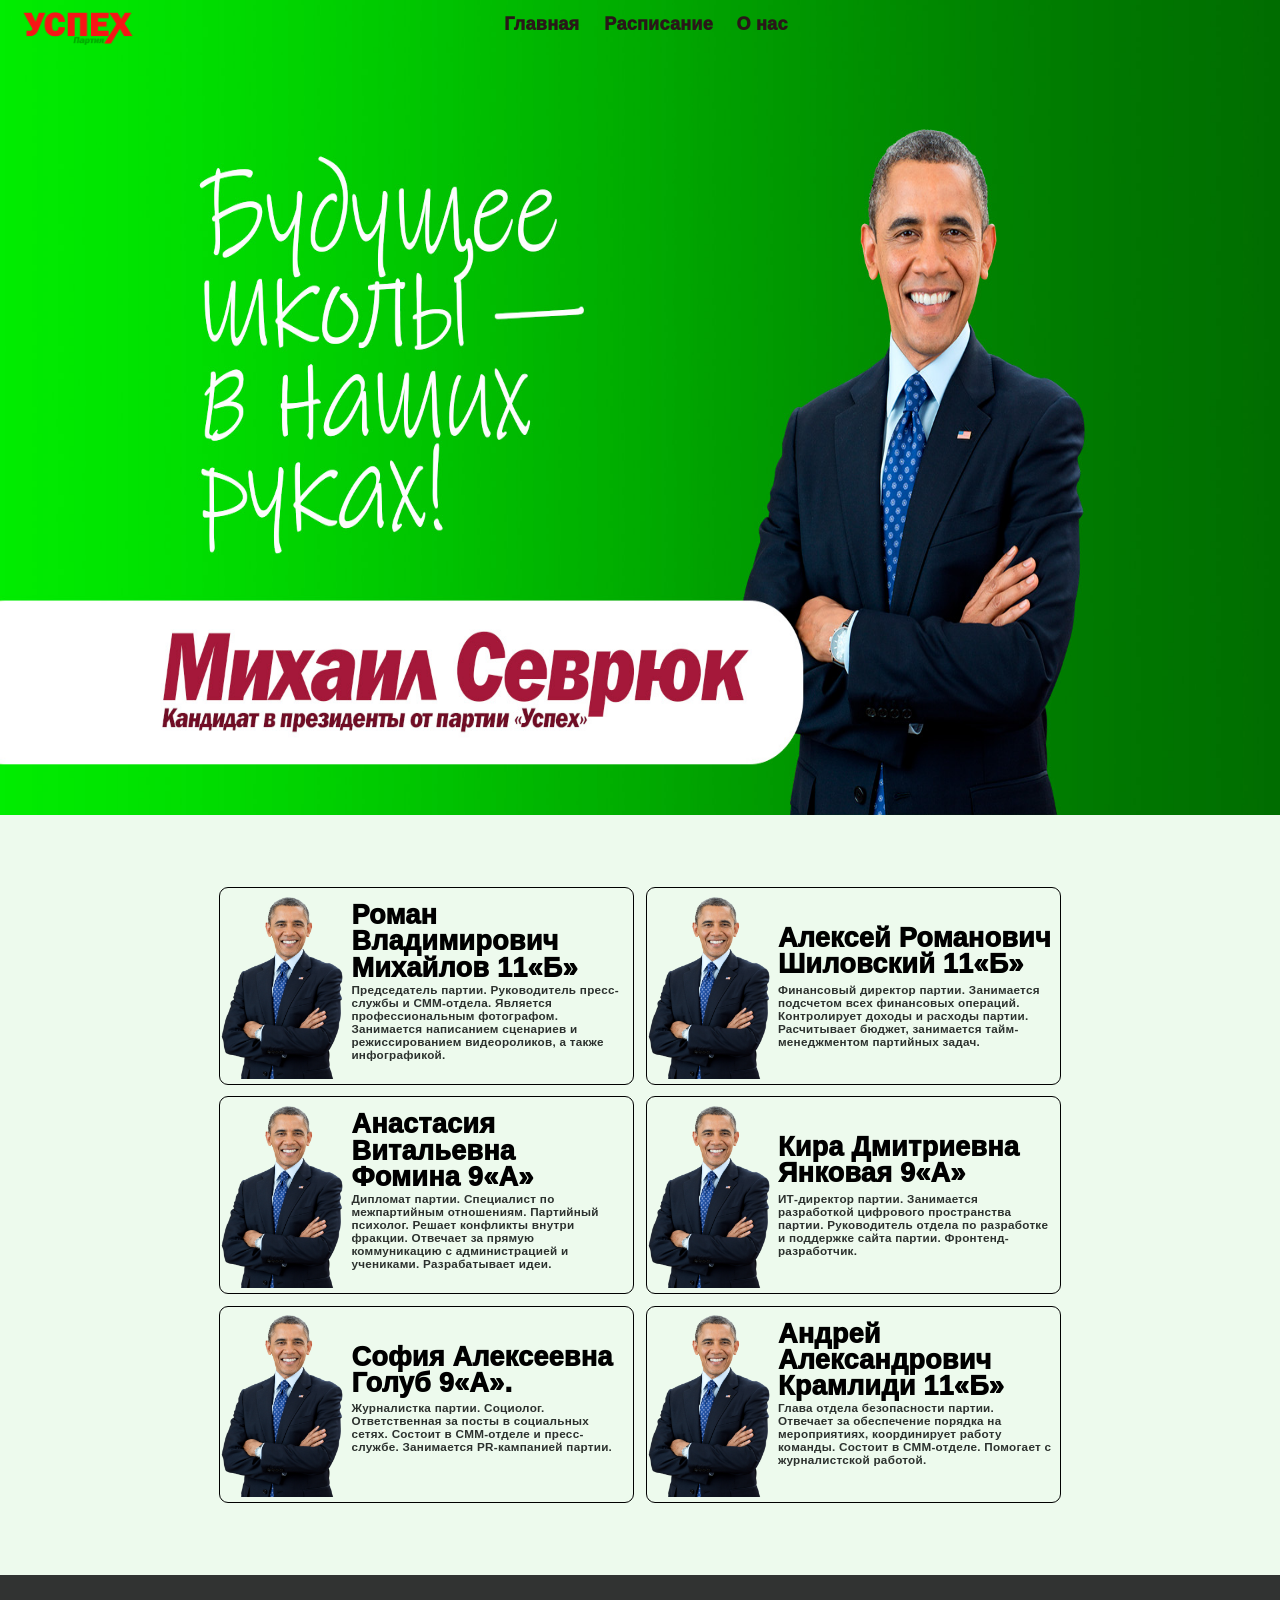
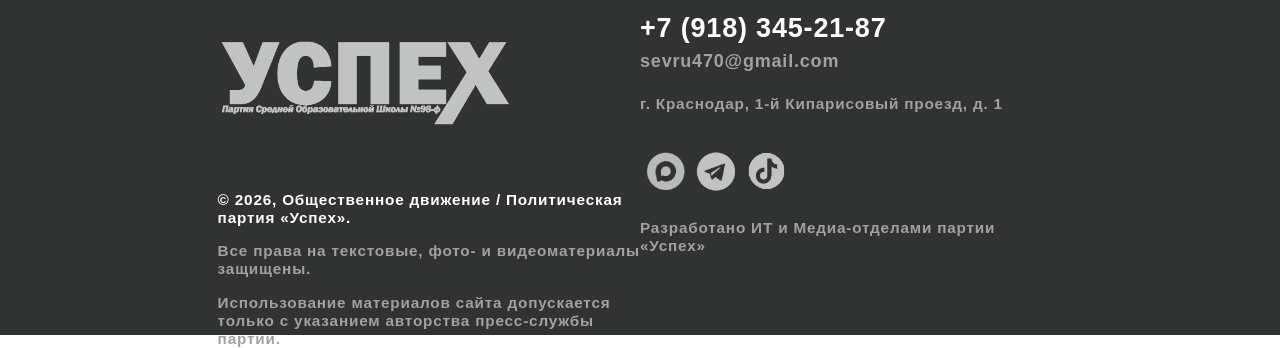
==== index.html @ 259f4c7d "seven commit" ====
<!DOCTYPE html>
<html lang="en">
<head>
    <meta charset="UTF-8">
    <meta name="viewport" content="width=device-width, initial-scale=1.0">
    <link rel="stylesheet" type="text/css" href="assets/css/style.css">
    <title>Document</title>
</head>
<body>
    

<div class="container">
    <div class="head-container">
        <div class="logo-container">
            <a href="index.html" class="logo">
            <div class="logo"></div>
            </a>
        </div>
        <div class="btn-container">
            <a href="index.html" class="btn-raspis">
            <div class="btn-home">
                <div class="home-text">Главная</div>
                <div class="line-red-home"></div>
               </div>
            </a>
            <a href="assets/index/raspis.html" class="btn-raspis">
                <div class="btn-raspis">
                   <div class="raspis-text">Расписание</div>
                   <div class="line-red-raspis"></div>
               </div>
            </a>
            <a href="assets/index/aboutus.html" class="btn-us">
                <div class="btn-us">
                    <div class="aboutus-text">О нас</div>
                <div class="line-red-aboutus"></div>
                </div>
            </a>
        </div>
        <div class="forsetc"></div>
    </div>

    <div class="body-container">
        <div class="bigfoto-container"></div>
        <div class="info-container">

            <div class="info-card vlv">
                <div class="photo-cont foto1"></div>
                <div class="text-cont">
                    <div class="name-cont">
                        <div class="name">Роман Владимирович Михайлов 11«Б»</div>
                        <div class="name-text">Председатель партии. Руководитель пресс-службы и СММ-отдела. Является профессиональным фотографом. Занимается написанием сценариев и режиссированием видеороликов, а также инфографикой.</div>
                    </div>
                </div>
            </div>
            <div class="info-card vlv">
                <div class="photo-cont foto1"></div>
                <div class="text-cont">
                    <div class="name-cont">
                        <div class="name">Алексей Романович Шиловский 11«Б»</div>
                        <div class="name-text">Финансовый директор партии. Занимается подсчетом всех финансовых операций. Контролирует доходы и расходы партии. Расчитывает бюджет, занимается тайм-менеджментом партийных задач.</div>
                    </div>
                </div>
            </div>
            <div class="info-card vlv">
                <div class="photo-cont foto1"></div>
                <div class="text-cont">
                    <div class="name-cont">
                        <div class="name">Анастасия Витальевна Фомина 9«А»</div>
                        <div class="name-text">Дипломат партии. Специалист по межпартийным отношениям. Партийный психолог. Решает конфликты внутри фракции. Отвечает за прямую коммуникацию с администрацией и учениками. Разрабатывает идеи.</div>
                    </div>
                </div>
            </div>
            <div class="info-card vlv">
                <div class="photo-cont foto1"></div>
                <div class="text-cont">
                    <div class="name-cont">
                        <div class="name">Кира Дмитриевна Янковая 9«А»</div>
                        <div class="name-text">ИТ-директор партии. Занимается разработкой цифрового пространства партии. Руководитель отдела по разработке и поддержке сайта партии. Фронтенд-разработчик.</div>
                    </div>
                </div>
            </div>
            <div class="info-card vlv">
                <div class="photo-cont foto1"></div>
                <div class="text-cont">
                    <div class="name-cont">
                        <div class="name">София Алексеевна Голуб 9«А».</div>
                        <div class="name-text">Журналистка партии. Социолог. Ответственная за посты в социальных сетях. Состоит в СММ-отделе и пресс-службе. Занимается PR-кампанией партии. </div>
                    </div>
                </div>
            </div>
            <div class="info-card vlv">
                <div class="photo-cont foto1"></div>
                <div class="text-cont">
                    <div class="name-cont">
                        <div class="name">Андрей Александрович Крамлиди 11«Б»</div>
                        <div class="name-text">Глава отдела безопасности партии. Отвечает за обеспечение порядка на мероприятиях, координирует работу команды. Состоит в СММ-отделе. Помогает с журналистской работой.</div>
                    </div>
                </div>
            </div>
        </div>
    </div>
</div>





<footer class="footer-conteiner">
    <div class="foot-cont-one foot-cont">
        <div class="foot-logo in-one-foot">
            <div class="foot-logo-img"></div>
        </div>
        <div class="foot-text-prava in-one-foot">
            <div class="foot-text-white">© 2026, Общественное движение / Политическая партия «Успех».<p></p></div>
            <div class="foot-text">Все права на текстовые, фото- и видеоматериалы защищены.<p></p>Использование материалов сайта допускается только с указанием авторства пресс-службы партии.</div>
    </div>
    </div>
    <div class="foot-cont-two foot-cont">
        <div class="foot-num in-two-foot">
            <div class="foot-num-text">
                <div class="fnt-white-num" >+7 (918) 345-21-87</div>
                <div class="ftn-gmail">sevru470@gmail.com</div>
                <div class="ftn-adres-ebaniy">г. Краснодар,  1-й Кипарисовый проезд, д. 1</div>
            </div>
        </div>
        <div class="foot-info in-two-foot">
            <div class="logo-max">
                 <a href="https://max.ru/channel_uspeh98f" target="_blank" class="logo-max">
                <div class="img-max"></div>
                </a>
            </div>
            <div class="logo-tg">
                <a href="https://t.me/sevrukpress" target="_blank" class="logo-tg">
                <div class="img-tg"></div>
                </a>
            </div>
            <div class="logo-tiktok">
                <a href="https://www.tiktok.com/@useruspeh98f" target="_blank" class="logo-tiktok">
                <div class="img-tiktok"></div>
                </a>
            </div>
        </div> <!-- ТУТ ПОКА НИХУЯ НЕТУ!!!!!! -->
        <div class="foot-info-text in-two-foot">Разработано ИТ и Медиа-отделами партии «Успех»</div>
    </div>
</footer>




    <script src="assets/js/script.js"></script> 
</body>
</html>

<!-- 
6eeb0f
2c6d00 
 #00690e
 
 <div class="btn-container">
            <div class="btn-home"><i class="fi-house"></i></div>
            <a href="assets/index/raspis.html" class="btn-raspis"><div class="btn-raspis z"><i class="fi-raspis"></i></div></a>
            <a href="assets/index/aboutus.html" class="btn-us"><div class="btn-us z" ><i class="fi-us"></i> </div></a>
        </div>-->
---- assets/css/style.css ----
body{
    margin: 0;
    padding: 0;
}


/* ОСНОВНОЙ КОНТЕЙНЕР, НАСТРОЙКИ ХЕДА, БОДИ И ФУТТЕРА*/
.container{
    width: 100%;
    height: 175vh;
    background-color:  #edfaed ;

    display: grid;
    grid-template-columns:100%;
    grid-template-rows: 3.5% 96.5%;
}

.head-container{
    /* background-color: #01702B; */
    display: grid;
    grid-template-columns:repeat(3, 33%);
    grid-template-rows: 100%;
    justify-content: center;

    background-image: url('../img/headbg.jpg'); 
    background-repeat: no-repeat;  
    background-position: center; 
    background-position: center;
    background-size:100%;
    
}

.body-container{
    display: grid;
    grid-template-columns:100%;
    grid-template-rows: 50% 50%;
    justify-content: center;
}

.footer-conteiner{
    width: 100%;
    height: 40vh;
    display: grid;
    grid-template-columns:33% 33%;
    grid-template-rows: 100%;
    justify-content: center;
    background-color: #313332;
}





/* НАСТРОЙКИ ХЕД КОНТЕЙНЕРА */
.logo-container{
    display: grid;
    grid-template-columns:repeat(3, 33%);
    grid-template-rows: 80%;
    justify-content: center;
    align-content: center;
}

.btn-container{
    display: grid;
    grid-template-columns:repeat(3, 30%);
    grid-template-rows: 50%;
    justify-content: center;
    align-content: center;
    gap: 1vh;
}

/* дом */
.home-text{
    display: grid;  
    justify-content: right;
    align-content:center;
    grid-template-columns:50%;
    grid-template-rows: 100%;

    text-decoration: none;
    font-family: 'Arial', sans-serif; 
    font-size: 2vh;          
    font-weight: 1000;        
    color: #291818;      
    letter-spacing: 0.03vh;
    user-select: none; 
}
/* расписание */
.btn-raspis{
    display: grid;  
    justify-content: center;
    align-content:center;
    grid-template-columns: 75%;
    grid-template-rows: 100%;

    text-decoration: none;
    font-family: 'Arial', sans-serif; 
    font-size:2vh;          
    font-weight: 1000;        
    color: #291818;     
    letter-spacing: 0.03vh;  
    user-select: none;

}

 /* о нас */
.btn-us{
    display: grid;  
    justify-content: left;
    align-content:center;
    grid-template-columns:90%;
    grid-template-rows: 100%;

    text-decoration: none;
    font-family: 'Arial', sans-serif; 
    font-size: 2vh;          
    font-weight: 1000;        
    color: #291818;       
    letter-spacing: 0.03vh;  
    justify-content: right;
    user-select: none;
}

/* лого */
.logo{
    background-image: url('../img/logoparty.png'); 
    background-repeat: no-repeat;  
    background-position: center; 
    background-position: center;
    background-size: 80%;
} 


/* ХОВЕРЫ НА ХЕД */
.line-red-home{
    width: 6%;
    height: 0.5vh;
    position: absolute;
    margin-top: 0.2%;
    margin-left: 3.1%;
    background-color: rgb(219, 0, 0);

    opacity: 0; 
    transition: opacity 0.4s ease;
}
.home-text:hover + .line-red-home {
  opacity: 1;
}


.line-red-raspis{
    width: 8%;
    height: 0.5vh;
    position: absolute;
    margin-top: 1.6%;
    margin-left: 0.4%;
    background-color: rgb(219, 0, 0);

    opacity: 0; 
    transition: opacity 0.4s ease;
}
.raspis-text:hover + .line-red-raspis {
  opacity: 1;
}


.line-red-aboutus{
    width: 4%;
    height: 0.5vh;
    position: absolute;
    margin-top: 1.6%;
    margin-left: 0.5%;
    background-color: rgb(219, 0, 0);

    opacity: 0; 
    transition: opacity 0.4s ease;
}
.aboutus-text:hover + .line-red-aboutus {
  opacity: 1;
}













/* НАСТРОЙКИ БОДИ КОНТЕЙНЕРА  */
.vlv{
    /* background-color: #ffffff; */
    border-radius: 1vh;
    border: 0.1vh solid black;
}


.bigfoto-container{
    display: grid;  
    justify-content: center;
    align-content:center;
    grid-template-columns: 100%;
    grid-template-rows: 100%;

    background-image: url('../img/bigobama.jpg'); 
    background-repeat: no-repeat;  
    background-position: center; 
    background-position: center;
    background-size: 100% 100%;
    background-color: #39D674;
}



.info-container{
    display: grid;
    grid-template-columns:repeat(2, 32.41%);
    grid-template-rows: repeat(3, 26%);
    justify-content: center;
    align-content: center;
    gap: 1.3vh;
}
.info-card{
    display: grid;
    grid-template-columns:30% 70%;
    grid-template-rows:95%;
    justify-content: center;
    align-content: center;
}
.photo-cont{
    display: grid;  
    justify-content: center;
    align-content:center;
    grid-template-columns: 100%;
    grid-template-rows: 100%;
    background-image: url('../img/obama.png'); 
    background-repeat: no-repeat;  
    background-position: center; 
    background-position: center;
    background-size: 100% 100%;
}

.text-cont{
    display: grid;
    grid-template-columns:95%;
    grid-template-rows:90%;
    justify-content: center;
    align-content: center;
}
.name-cont{
    display: grid;
    grid-template-columns:100%;
    grid-template-rows:45% 55%;
    justify-content: center ;
    align-content: center;
}


/* настройка текста */
.name{
    font-family: 'Arial', sans-serif; 
    font-size: 3vh;          
    font-weight: 1000;     
    color: black;        
    letter-spacing: 0.03vh;  
    line-height: 0.97;
    align-content: end;
    user-select: none;
}
.name-text{
    font-family: 'Arial', sans-serif; 
    font-size: 1.3vh;          
    font-weight: 600;        
    color: #2c312e;      
    letter-spacing: 0.03vh;  
    margin-top: 2%;
    user-select: none;
}







/* ФУТЕР */
.foot-cont-one{
    display: grid;  
    justify-content: center;
    align-content:center;
    grid-template-columns: 100%;
    grid-template-rows: 60% 40%;
}

.foot-logo{
    display: grid;  
    justify-content: left;
    align-content:center;
    grid-template-columns: 70%;
    grid-template-rows: 100%;
}
.foot-logo-img{
    display: grid;  
    justify-content: center;
    align-content:center;
    grid-template-columns: 100%;
    grid-template-rows: 100%;
    background-image: url('../img/logowhite.png'); 
    background-repeat: no-repeat;  
    background-position: center; 
    background-position: center;
    background-size: 100%;
    opacity: 0.70; 
    transition: opacity 0.4s ease-in-out;
    &:hover {
        background-image: url('../img/logo.png'); 
    }
    
}
/* .in-two-foot{
     border: 1px solid blue; 
} */
.foot-text-prava{
    font-family: 'Arial', sans-serif; 
    font-size: 1.7vh;          
    font-weight: 600;        
    color: #a1a1a1;      
    letter-spacing: 0.09vh;  
    align-content: start;
}
.foot-text-white{
    font-family: 'Arial', sans-serif; 
    font-size: 1.7vh;          
    font-weight: 600;        
    color: #fdfdfd;      
    letter-spacing: 0.09vh;  
    align-content: start;
}



.foot-cont-two{
    display: grid;  
    justify-content: center;
    align-content:center;
    grid-template-columns: 100%;
    grid-template-rows: 45% 15% 36%;
}
.foot-num{
    display: grid;  
    justify-content: center;
    align-content:center;
    grid-template-columns: 100%;
    grid-template-rows: 77%;
}
.foot-num-text{
    display: grid;  
    justify-content: center;
    align-content:center;
    grid-template-columns: 100%;
    grid-template-rows: 30% 30% 20%;
}
.fnt-white-num{
    font-family: 'Arial', sans-serif; 
    font-size: 3vh;          
    font-weight: 800;        
    color: #fdfdfd;      
    letter-spacing: 0.09vh;  
    align-content: start;
}
.ftn-gmail{
    font-family: 'Arial', sans-serif; 
    font-size: 2vh;          
    font-weight: 600;        
    color: #a1a1a1;      
    letter-spacing: 0.09vh;  
    align-content: start;
}
.ftn-adres-ebaniy{
    font-family: 'Arial', sans-serif; 
    font-size: 1.7vh;          
    font-weight: 600;        
    color: #a1a1a1;      
    letter-spacing: 0.09vh;  
    align-content: end;
}



.foot-info-text{
    font-family: 'Arial', sans-serif; 
    font-size: 1.7vh;          
    font-weight: 600;        
    color: #a1a1a1;      
    letter-spacing: 0.09vh;  
    margin-top: 5%;
}
.foot-info{
    display: grid;  
    justify-content: left;
    align-content:center;
    grid-template-columns: repeat(3, 12%);
    grid-template-rows: 100%;
}
.logo-max{
    display: grid;  
    justify-content: right;
    align-content:center;
    grid-template-columns:100%;
    grid-template-rows: 100%;
}
.logo-tg{
    display: grid;  
    justify-content: center;
    align-content:center;
    grid-template-columns: 100%;
    grid-template-rows: 100%;
}
.logo-tiktok{
    display: grid;  
    justify-content: left;
    align-content:center;
    grid-template-columns: 100%;
    grid-template-rows: 100%;
}



.img-max{
    background-image: url('../img/maxlogo.png'); 
    background-repeat: no-repeat;  
    background-position: center; 
    background-position: center;
    background-size: 80%;
    opacity: 0.70; 
    transition: opacity 0.4s ease;
    &:hover {
        opacity: 1; 
    }
}
.img-tg{
    background-image: url('../img/tglogo.png'); 
    background-repeat: no-repeat;  
    background-position: center; 
    background-position: center;
    background-size: 80%;
    opacity: 0.70; 
    transition: opacity 0.4s ease;
    &:hover {
        opacity: 1; 
    }
}
.img-tiktok{
    background-image: url('../img/tiktoklogo.png'); 
    background-repeat: no-repeat;  
    background-position: center; 
    background-position: center;
    background-size: 75%;
    opacity: 0.70; 
    transition: opacity 0.4s ease;
    &:hover {
        opacity: 1; 
    }
}




























/* шлак */

/* .success{
    font-family: 'Arial', sans-serif; 
    font-size: 1.4vh;          
    font-weight: 1000;     
    color: black;        
    letter-spacing: 0.03vh;  
}
.success-text{
    font-family: 'Arial', sans-serif; 
    font-size: 1.3vh;          
    font-weight: 600;        
    color: #2c312e;        
    letter-spacing: 0.03vh;  
} */
/* 
.quote{
    font-family: 'Arial', sans-serif; 
    font-size: 1.4vh;          
    font-weight: 1000;     
    color: black;           
    letter-spacing: 0.03vh;  
    align-content: center;
}
.quote-text{
    font-family: 'Arial', sans-serif; 
    font-size: 1.3vh;          
    font-weight: 600;        
    color: #2c312e;        
    letter-spacing: 0.03vh;  
    align-content: center;
} */

/* .success-cont{
    display: grid;
    grid-template-columns:100%;
    grid-template-rows:20% 80%;
    justify-content: center;
    align-content: center;
} */
/* .quote-cont{
    display: grid;
    grid-template-columns:10% 90%;
    grid-template-rows:100%;
    justify-content: center;
    align-content: center;
} */
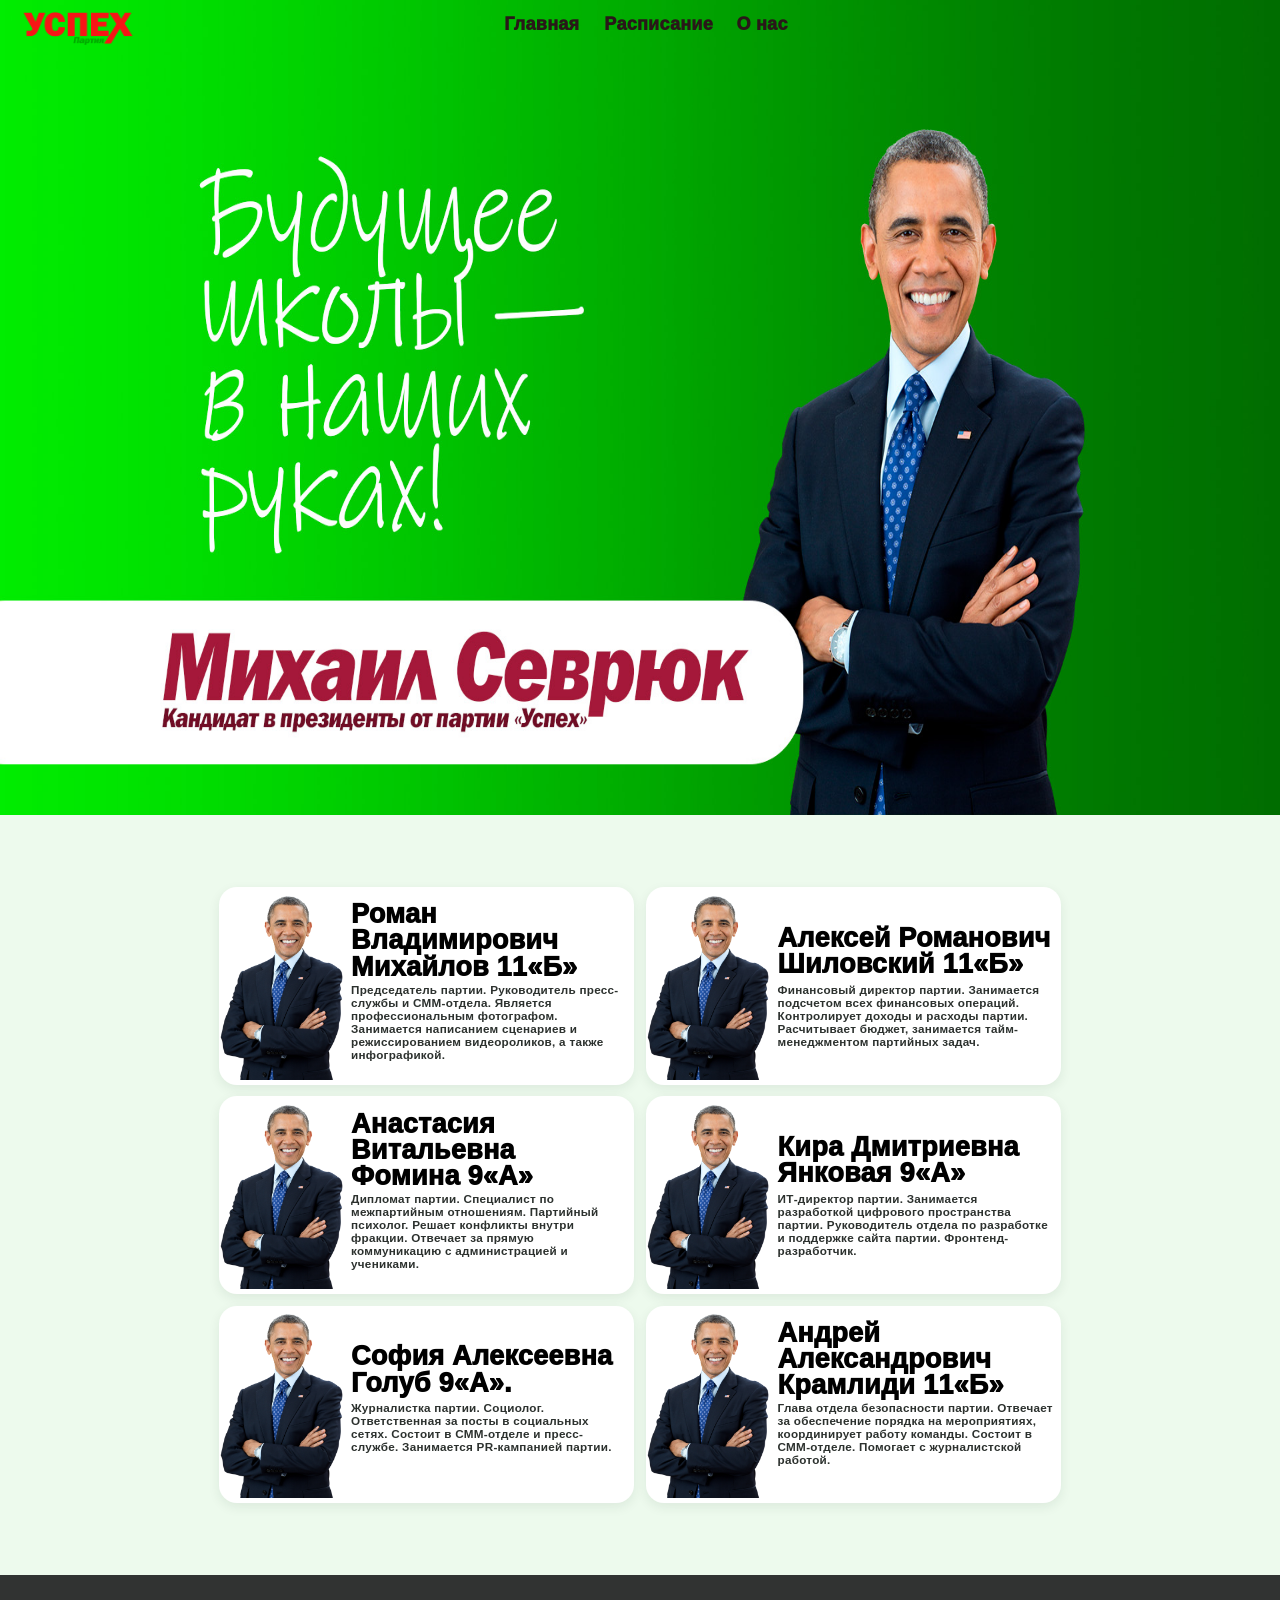
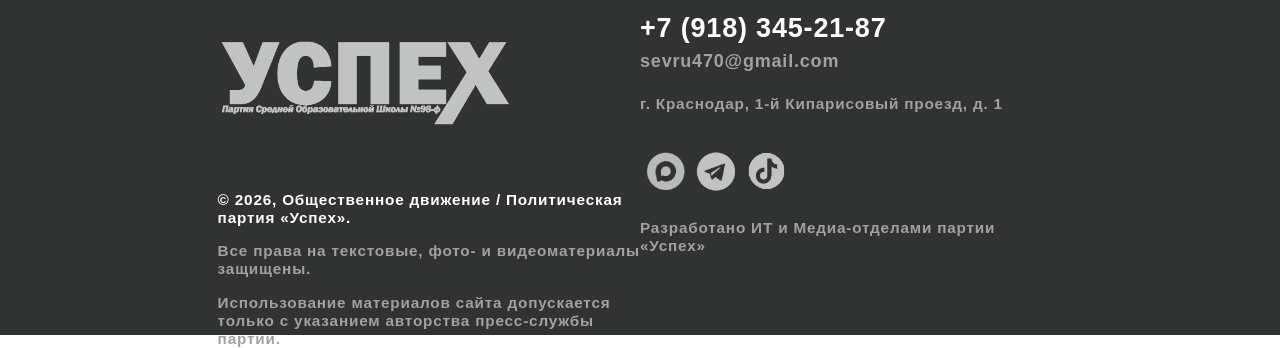
==== commit a7db7ac6: "nine commit" ====
--- a/index.html
+++ b/index.html
@@ -3,8 +3,9 @@
 <head>
     <meta charset="UTF-8">
     <meta name="viewport" content="width=device-width, initial-scale=1.0">
+    <link rel="icon" href="assets/img/ico.png" type="image/png">
     <link rel="stylesheet" type="text/css" href="assets/css/style.css">
-    <title>Document</title>
+    <title>Партия «Успех»</title>
 </head>
 <body>
     
@@ -66,7 +67,7 @@
                 <div class="text-cont">
                     <div class="name-cont">
                         <div class="name">Анастасия Витальевна Фомина 9«А»</div>
-                        <div class="name-text">Дипломат партии. Специалист по межпартийным отношениям. Партийный психолог. Решает конфликты внутри фракции. Отвечает за прямую коммуникацию с администрацией и учениками. Разрабатывает идеи.</div>
+                        <div class="name-text">Дипломат партии. Специалист по межпартийным отношениям. Партийный психолог. Решает конфликты внутри фракции. Отвечает за прямую коммуникацию с администрацией и учениками.</div>
                     </div>
                 </div>
             </div>
@@ -150,14 +151,3 @@
     <script src="assets/js/script.js"></script> 
 </body>
 </html>
-
-<!-- 
-6eeb0f
-2c6d00 
- #00690e
- 
- <div class="btn-container">
-            <div class="btn-home"><i class="fi-house"></i></div>
-            <a href="assets/index/raspis.html" class="btn-raspis"><div class="btn-raspis z"><i class="fi-raspis"></i></div></a>
-            <a href="assets/index/aboutus.html" class="btn-us"><div class="btn-us z" ><i class="fi-us"></i> </div></a>
-        </div>-->
--- a/assets/css/style.css
+++ b/assets/css/style.css
@@ -194,8 +194,9 @@
 /* НАСТРОЙКИ БОДИ КОНТЕЙНЕРА  */
 .vlv{
     /* background-color: #ffffff; */
-    border-radius: 1vh;
-    border: 0.1vh solid black;
+    border-radius: 2vh;
+    box-shadow: 0 4px 12px 0 rgba(28, 51, 35, 0.08); 
+    background-color: white;
 }
 
 
@@ -230,6 +231,7 @@
     grid-template-rows:95%;
     justify-content: center;
     align-content: center;
+
 }
 .photo-cont{
     display: grid;  
@@ -486,91 +488,503 @@
 
 
 
-
-
-
-
-
-
-
-
-/* шлак */
-
-/* .success{
-    font-family: 'Arial', sans-serif; 
-    font-size: 1.4vh;          
+/* ====================================
+   НОРМАЛЬНЫЙ МЕДИА-ЗАПРОС ДЛЯ МОБИЛОК 
+   ====================================*/
+@media (max-width: 767px){
+    
+
+/* ОСНОВНОЙ КОНТЕЙНЕР, НАСТРОЙКИ ХЕДА, БОДИ И ФУТТЕРА*/
+.container{
+    width: 100%;
+    height: 200vh;
+    background-color:  #edfaed ;
+
+    display: grid;
+    grid-template-columns:100%;
+    grid-template-rows: 3% 97%;
+
+    
+}
+
+.head-container{
+    /* background-color: #01702B; */
+    display: grid;
+    grid-template-columns:22% 56% 22%;
+    grid-template-rows: 100%;
+    justify-content: center;
+
+    background-image: url('../img/headbg.jpg'); 
+    background-repeat: no-repeat;  
+    background-position: center; 
+    background-position: center;
+    background-size:100% 100%;
+    
+}
+
+.body-container{
+    display: grid;
+    grid-template-columns:100%;
+    grid-template-rows: 40% 60%;
+    justify-content: center;
+}
+
+
+
+
+
+/* НАСТРОЙКИ ХЕД КОНТЕЙНЕРА */
+.logo-container{
+    display: grid;
+    grid-template-columns:99% 1%;
+    grid-template-rows: 80%;
+    justify-content: center;
+    align-content: center;
+}
+
+.btn-container{
+    display: grid;
+    grid-template-columns:repeat(3, 30%);
+    grid-template-rows: 50%;
+    justify-content: center;
+    align-content: center;
+    gap: 1vh;
+}
+
+/* дом */
+.home-text{
+    display: grid;  
+    justify-content: center;
+    align-content:center;
+    grid-template-columns:50%;
+    grid-template-rows: 100%;
+
+    text-decoration: none;
+    font-family: 'Arial', sans-serif; 
+    font-size: 1.3vh;          
+    font-weight: 1000;        
+    color: #291818;      
+    letter-spacing: 0.03vh;
+    user-select: none; 
+}
+/* расписание */
+.btn-raspis{
+    display: grid;  
+    justify-content: center;
+    align-content:center;
+    grid-template-columns: 75%;
+    grid-template-rows: 100%;
+
+    text-decoration: none;
+    font-family: 'Arial', sans-serif; 
+    font-size:1.3vh;          
+    font-weight: 1000;        
+    color: #291818;     
+    letter-spacing: 0.03vh;  
+    user-select: none;
+
+}
+
+ /* о нас */
+.btn-us{
+    display: grid;  
+    align-content:center;
+    grid-template-columns:90%;
+    grid-template-rows: 100%;
+
+    text-decoration: none;
+    font-family: 'Arial', sans-serif; 
+    font-size: 1.3vh;          
+    font-weight: 1000;        
+    color: #291818;       
+    letter-spacing: 0.03vh;  
+    user-select: none;
+    margin-left: 17%;
+}
+
+/* лого */
+.logo{
+    background-image: url('../img/logoparty.png'); 
+    background-repeat: no-repeat;  
+    background-position: center; 
+    background-position: center;
+    background-size: 100% ;
+} 
+
+
+/* ХОВЕРЫ НА ХЕД */
+.line-red-home{
+    width: 6%;
+    height: 0.5vh;
+    position: absolute;
+    margin-top: 0.2%;
+    margin-left: 3.1%;
+    background-color: rgb(219, 0, 0);
+
+    opacity: 0; 
+    transition: opacity 0.4s ease;
+}
+.home-text:hover + .line-red-home {
+  opacity: 1;
+}
+
+
+.line-red-raspis{
+    width: 8%;
+    height: 0.5vh;
+    position: absolute;
+    margin-top: 1.6%;
+    margin-left: 0.4%;
+    background-color: rgb(219, 0, 0);
+
+    opacity: 0; 
+    transition: opacity 0.4s ease;
+}
+.raspis-text:hover + .line-red-raspis {
+  opacity: 1;
+}
+
+
+.line-red-aboutus{
+    width: 4%;
+    height: 0.5vh;
+    position: absolute;
+    margin-top: 1.6%;
+    margin-left: 0.5%;
+    background-color: rgb(219, 0, 0);
+
+    opacity: 0; 
+    transition: opacity 0.4s ease;
+}
+.aboutus-text:hover + .line-red-aboutus {
+  opacity: 1;
+}
+
+
+
+
+
+
+
+
+
+
+
+
+
+/* НАСТРОЙКИ БОДИ КОНТЕЙНЕРА  */
+
+.bigfoto-container{
+    display: grid;  
+    justify-content: center;
+    align-content:center;
+    grid-template-columns: 100%;
+    grid-template-rows: 100%;
+
+    background-image: url('../img/tolobama.jpg'); 
+    background-repeat: no-repeat;  
+    background-position: center; 
+    background-position: center;
+    background-size: 100% 100%;
+    background-color: #39D674;
+}
+
+
+
+.info-container{
+    display: grid;
+    grid-template-columns:80%;
+    grid-template-rows: repeat(6, 15%);
+    justify-content: center;
+    align-content: center;
+    gap: 1.3vh;
+}
+.info-card{
+    display: grid;
+    grid-template-columns:30% 70%;
+    grid-template-rows:95%;
+    justify-content: center;
+    align-content: center;
+
+}
+.photo-cont{
+    display: grid;  
+    justify-content: center;
+    align-content:center;
+    grid-template-columns: 100%;
+    grid-template-rows: 100%;
+    background-image: url('../img/obama.png'); 
+    background-repeat: no-repeat;  
+    background-position: center; 
+    background-position: center;
+    background-size: 100% 100%;
+}
+
+.text-cont{
+    display: grid;
+    grid-template-columns:95%;
+    grid-template-rows:90%;
+    justify-content: center;
+    align-content: center;
+}
+.name-cont{
+    display: grid;
+    grid-template-columns:100%;
+    grid-template-rows:45% 55%;
+    justify-content: center ;
+    align-content: center;
+}
+
+
+/* настройка текста */
+.name{
+    font-family: 'Arial', sans-serif; 
+    font-size: 2.1vh;          
     font-weight: 1000;     
     color: black;        
     letter-spacing: 0.03vh;  
-}
-.success-text{
+    line-height: 0.97;
+    align-content: end;
+    user-select: none;
+}
+.name-text{
+    font-family: 'Arial', sans-serif; 
+    font-size: 1.2vh;          
+    font-weight: 600;        
+    color: #2c312e;      
+    letter-spacing: 0.03vh;  
+    margin-top: 2%;
+    user-select: none;
+}
+
+
+
+
+
+
+
+
+
+
+
+
+
+
+
+/* ФУТЕР */
+
+.footer-conteiner{
+    width: 100%;
+    height: 40vh;
+    display: grid;
+    grid-template-columns:90%;
+    grid-template-rows: 30% 50%;
+    justify-content: center;
+    align-content: center;
+    background-color: #313332;
+}
+
+.foot-cont-one{
+    display: grid;  
+    justify-content: center;
+    align-content:center;
+    grid-template-columns: 100%;
+    grid-template-rows: 60% 40%;
+
+    margin-top: 28%;
+}
+
+.foot-logo{
+    display: none;
+}
+.foot-logo-img{
+    display: none;
+}
+
+.foot-text-prava{
+    font-family: 'Arial', sans-serif; 
+    font-size: 1.5vh;          
+    font-weight: 600;        
+    color: #a1a1a1;      
+    letter-spacing: 0.09vh;  
+    align-content: start;
+    text-align: center;
+    margin-top: 10%;
+}
+.foot-text-white{
+    font-family: 'Arial', sans-serif; 
+    font-size: 1.6vh;          
+    font-weight: 600;        
+    color: #fdfdfd;      
+    letter-spacing: 0.09vh;  
+    text-align: center;
+}
+
+
+
+.foot-cont-two{
+    display: grid;  
+    justify-content: center;
+    align-content:center;
+    grid-template-columns: 100%;
+    grid-template-rows: 50% 35% 15%;
+}
+.foot-num{
+    display: grid;  
+    justify-content: center;
+    align-content:center;
+    grid-template-columns: 100%;
+    grid-template-rows: 77%;
+}
+.foot-num-text{
+    display: grid;  
+    justify-content: center;
+    align-content:center;
+    grid-template-columns: 100%;
+    grid-template-rows: 30% 30% 20%;
+
+    margin-top: -10%;
+}
+.fnt-white-num{
+    font-family: 'Arial', sans-serif; 
+    font-size: 2.5vh;          
+    font-weight: 800;        
+    color: #fdfdfd;      
+    letter-spacing: 0.09vh;  
+    align-content: start;
+    text-align: center;
+
+    margin-top: -25%;
+}
+.ftn-gmail{
+    font-family: 'Arial', sans-serif; 
+    font-size: 1.7vh;          
+    font-weight: 600;        
+    color: #a1a1a1;      
+    letter-spacing: 0.09vh;  
+    align-content: start;
+    text-align: center;
+
+    margin-top: -25%;
+}
+.ftn-adres-ebaniy{
+    position: absolute;
+    top: 215%;
+    font-family: 'Arial', sans-serif; 
+    font-size: 1.7vh;          
+    font-weight: 600;        
+    color: #a1a1a1;      
+    letter-spacing: 0.09vh;  
+    align-content: end;
+    text-align: center;
+}
+
+
+
+.foot-info-text{
     font-family: 'Arial', sans-serif; 
     font-size: 1.3vh;          
     font-weight: 600;        
-    color: #2c312e;        
-    letter-spacing: 0.03vh;  
-} */
-/* 
-.quote{
-    font-family: 'Arial', sans-serif; 
-    font-size: 1.4vh;          
-    font-weight: 1000;     
-    color: black;           
-    letter-spacing: 0.03vh;  
-    align-content: center;
-}
-.quote-text{
-    font-family: 'Arial', sans-serif; 
-    font-size: 1.3vh;          
-    font-weight: 600;        
-    color: #2c312e;        
-    letter-spacing: 0.03vh;  
-    align-content: center;
-} */
-
-/* .success-cont{
-    display: grid;
+    color: #a1a1a1;      
+    letter-spacing: 0.09vh;  
+    margin-top: 5%;
+    text-align: center;
+    margin-top: 10%;
+}
+.foot-info{
+    display: grid;  
+    justify-content:  center;
+    align-content:center;
+    grid-template-columns: repeat(3, 12%);
+    grid-template-rows: 100%;
+}
+.logo-max{
+    display: grid;  
+    justify-content: right;
+    align-content:center;
     grid-template-columns:100%;
-    grid-template-rows:20% 80%;
-    justify-content: center;
-    align-content: center;
-} */
-/* .quote-cont{
-    display: grid;
-    grid-template-columns:10% 90%;
-    grid-template-rows:100%;
-    justify-content: center;
-    align-content: center;
-} */
- 
-
-
-
-
-
-
-
-
-
-
-
-
-
-
-
-
-
-
-
-
-
-
-
-
-
-
-    
-
-
-
-
+    grid-template-rows: 100%;
+
+    margin-top: -350%;
+}
+.logo-tg{
+    display: grid;  
+    justify-content: center;
+    align-content:center;
+    grid-template-columns: 100%;
+    grid-template-rows: 100%;
+
+    margin-top: -350%;
+}
+.logo-tiktok{
+    display: grid;  
+    justify-content: left;
+    align-content:center;
+    grid-template-columns: 100%;
+    grid-template-rows: 100%;
+
+    margin-top: -350%;
+}
+
+
+
+.img-max{
+    background-image: url('../img/maxlogo.png'); 
+    background-repeat: no-repeat;  
+    background-position: center; 
+    background-position: center;
+    background-size: 80%;
+    opacity: 0.70; 
+    transition: opacity 0.4s ease;
+    &:hover {
+        opacity: 1; 
+    }
+}
+.img-tg{
+    background-image: url('../img/tglogo.png'); 
+    background-repeat: no-repeat;  
+    background-position: center; 
+    background-position: center;
+    background-size: 80%;
+    opacity: 0.70; 
+    transition: opacity 0.4s ease;
+    &:hover {
+        opacity: 1; 
+    }
+}
+.img-tiktok{
+    background-image: url('../img/tiktoklogo.png'); 
+    background-repeat: no-repeat;  
+    background-position: center; 
+    background-position: center;
+    background-size: 75%;
+    opacity: 0.70; 
+    transition: opacity 0.4s ease;
+    &:hover {
+        opacity: 1; 
+    }
+}
+
+
+}
+
+
+
+
+
+
+
+
+
+
+
+
+
+
+
+
+
+
+
+@media (1600px <= width <= 1900px){
+}
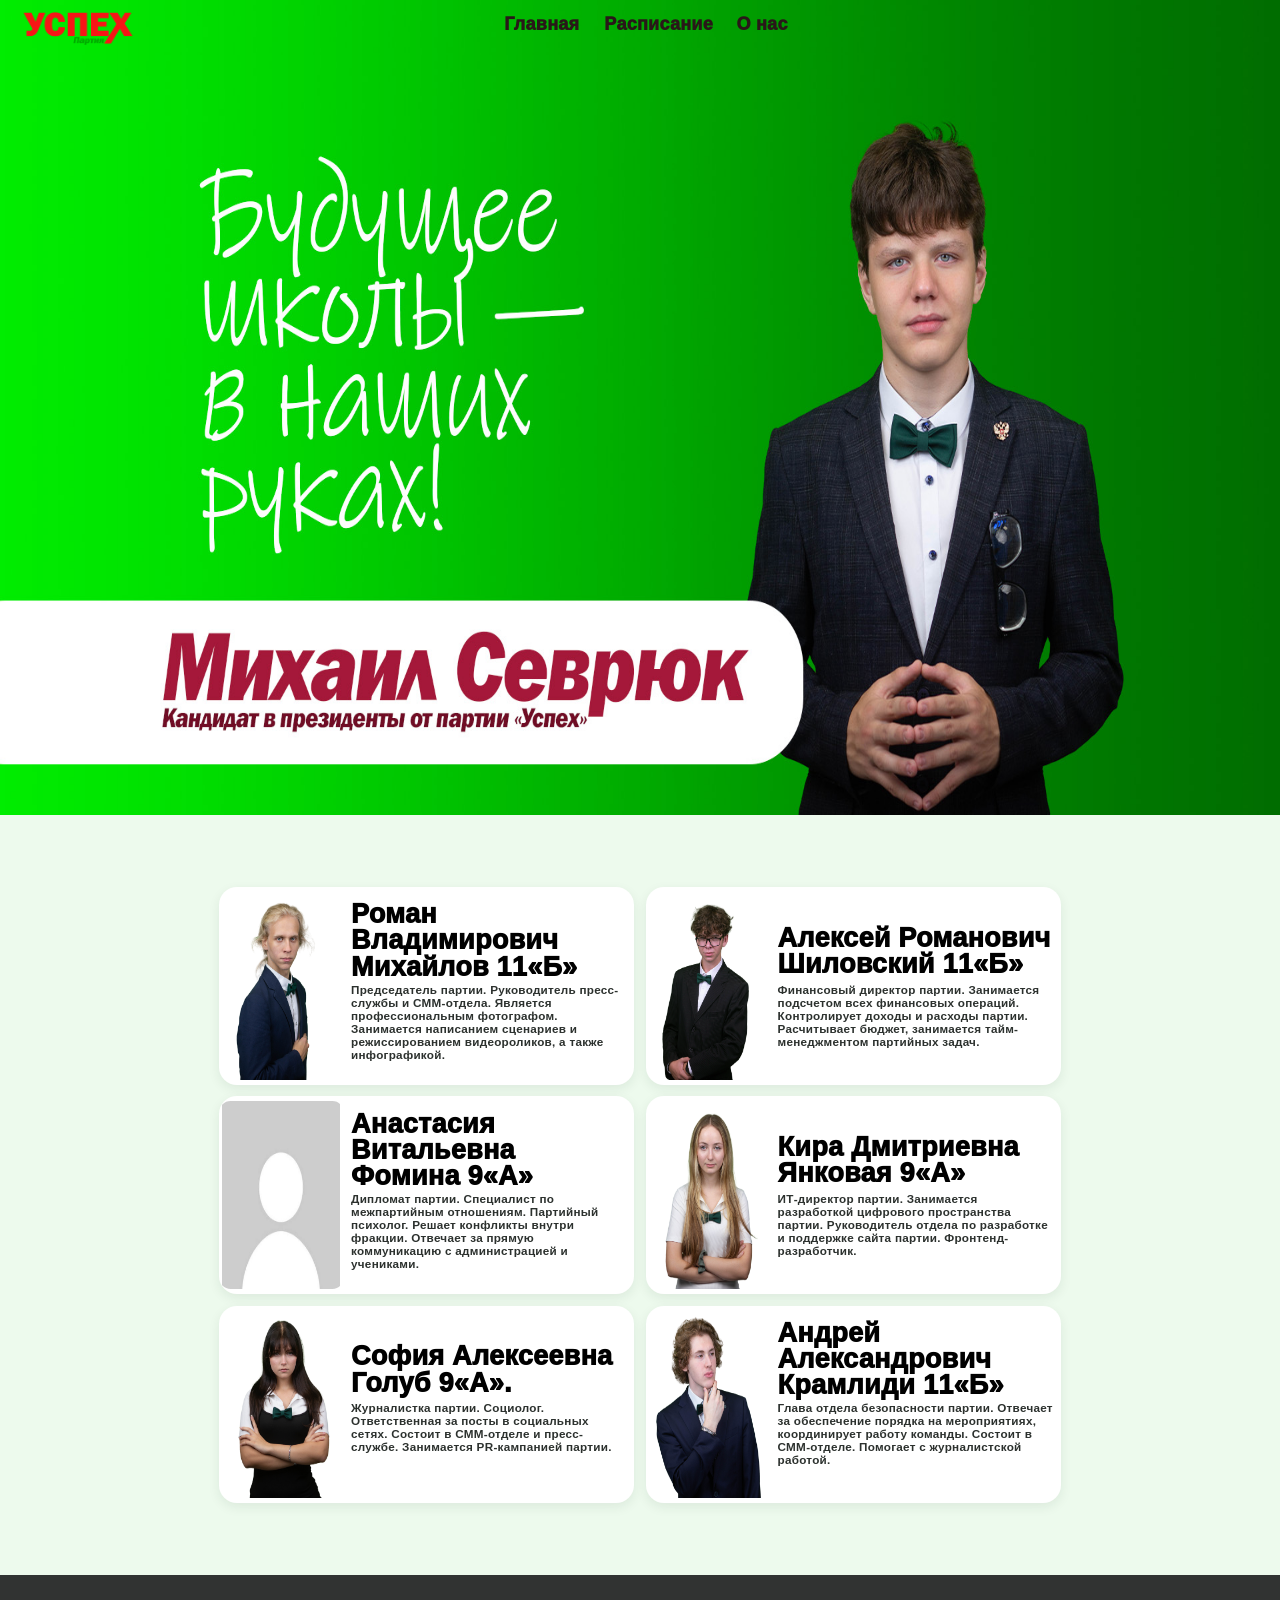
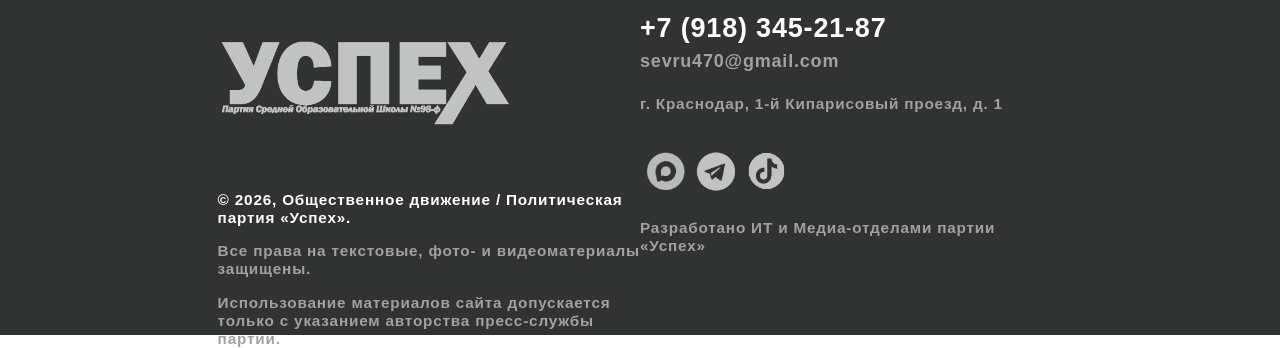
==== commit d28432fe: "twelwe commit first releaz" ====
--- a/index.html
+++ b/index.html
@@ -3,6 +3,8 @@
 <head>
     <meta charset="UTF-8">
     <meta name="viewport" content="width=device-width, initial-scale=1.0">
+    <meta name="description" content="Официальный сайт Партии «Успех» МАОУ СОШ №98ф. Предвыборная кампания Михаила Севрюка на пост президента школы.">
+    <meta name="keywords" content="партия успех, выборы президента школы, программа, 98ф">
     <link rel="icon" href="assets/img/ico.png" type="image/png">
     <link rel="stylesheet" type="text/css" href="assets/css/style.css">
     <title>Партия «Успех»</title>
@@ -54,7 +56,7 @@
                 </div>
             </div>
             <div class="info-card vlv">
-                <div class="photo-cont foto1"></div>
+                <div class="photo-cont foto2"></div>
                 <div class="text-cont">
                     <div class="name-cont">
                         <div class="name">Алексей Романович Шиловский 11«Б»</div>
@@ -63,7 +65,7 @@
                 </div>
             </div>
             <div class="info-card vlv">
-                <div class="photo-cont foto1"></div>
+                <div class="photo-cont foto3"></div>
                 <div class="text-cont">
                     <div class="name-cont">
                         <div class="name">Анастасия Витальевна Фомина 9«А»</div>
@@ -72,7 +74,7 @@
                 </div>
             </div>
             <div class="info-card vlv">
-                <div class="photo-cont foto1"></div>
+                <div class="photo-cont foto4"></div>
                 <div class="text-cont">
                     <div class="name-cont">
                         <div class="name">Кира Дмитриевна Янковая 9«А»</div>
@@ -81,7 +83,7 @@
                 </div>
             </div>
             <div class="info-card vlv">
-                <div class="photo-cont foto1"></div>
+                <div class="photo-cont foto5"></div>
                 <div class="text-cont">
                     <div class="name-cont">
                         <div class="name">София Алексеевна Голуб 9«А».</div>
@@ -90,7 +92,7 @@
                 </div>
             </div>
             <div class="info-card vlv">
-                <div class="photo-cont foto1"></div>
+                <div class="photo-cont foto6"></div>
                 <div class="text-cont">
                     <div class="name-cont">
                         <div class="name">Андрей Александрович Крамлиди 11«Б»</div>
--- a/assets/css/style.css
+++ b/assets/css/style.css
@@ -207,7 +207,7 @@
     grid-template-columns: 100%;
     grid-template-rows: 100%;
 
-    background-image: url('../img/bigobama.jpg'); 
+    background-image: url('../img/BIGsirniMihail.jpg'); 
     background-repeat: no-repeat;  
     background-position: center; 
     background-position: center;
@@ -239,12 +239,54 @@
     align-content:center;
     grid-template-columns: 100%;
     grid-template-rows: 100%;
-    background-image: url('../img/obama.png'); 
-    background-repeat: no-repeat;  
-    background-position: center; 
-    background-position: center;
-    background-size: 100% 100%;
-}
+}
+.foto1{
+    background-image: url('../img/ROMA.png'); 
+    background-repeat: no-repeat;  
+    background-position: center; 
+    background-position: center;
+    background-size: 95% 110%;
+}
+.foto2{
+    background-image: url('../img/ALEX.png'); 
+    background-repeat: no-repeat;  
+    background-position: center; 
+    background-position: center;
+    background-size: 95% 110%;
+}
+.foto3{
+    background-image: url('../img/NNbabyla2.jpg'); 
+    background-repeat: no-repeat;  
+    background-position: center; 
+    background-position: center;
+    background-size: 95% 100%;
+    border-radius: 1.3vh;
+}
+.foto4{
+    background-image: url('../img/KIRA.png'); 
+    background-repeat: no-repeat;  
+    background-position: center; 
+    background-position: center;
+    background-size: 93% 110%;
+}
+.foto5{
+    background-image: url('../img/SOFA.png'); 
+    background-repeat: no-repeat;  
+    background-position: center; 
+    background-position: center;
+    background-size: 97% 110%;
+}
+.foto6{
+    background-image: url('../img/ANDREW.png'); 
+    background-repeat: no-repeat;  
+    background-position: center; 
+    background-position: center;
+    background-size: 85% 110%;
+}
+
+
+
+
 
 .text-cont{
     display: grid;
@@ -681,7 +723,7 @@
     grid-template-columns: 100%;
     grid-template-rows: 100%;
 
-    background-image: url('../img/tolobama.jpg'); 
+    background-image: url('../img/MINIsirniMihail.jpg'); 
     background-repeat: no-repeat;  
     background-position: center; 
     background-position: center;
@@ -707,18 +749,7 @@
     align-content: center;
 
 }
-.photo-cont{
-    display: grid;  
-    justify-content: center;
-    align-content:center;
-    grid-template-columns: 100%;
-    grid-template-rows: 100%;
-    background-image: url('../img/obama.png'); 
-    background-repeat: no-repeat;  
-    background-position: center; 
-    background-position: center;
-    background-size: 100% 100%;
-}
+
 
 .text-cont{
     display: grid;
@@ -853,8 +884,10 @@
     letter-spacing: 0.09vh;  
     align-content: start;
     text-align: center;
-
-    margin-top: -25%;
+    user-select: none;    
+    text-decoration: none;   
+
+    margin-top: -23%;
 }
 .ftn-gmail{
     font-family: 'Arial', sans-serif; 
@@ -869,14 +902,17 @@
 }
 .ftn-adres-ebaniy{
     position: absolute;
-    top: 215%;
+    top: 227%;
     font-family: 'Arial', sans-serif; 
     font-size: 1.7vh;          
     font-weight: 600;        
     color: #a1a1a1;      
     letter-spacing: 0.09vh;  
-    align-content: end;
+    align-content: center;
     text-align: center;
+    justify-content: center;
+    align-items: center;
+    margin-left: 5%;
 }
 
 
@@ -903,27 +939,27 @@
     justify-content: right;
     align-content:center;
     grid-template-columns:100%;
-    grid-template-rows: 100%;
-
-    margin-top: -350%;
+    grid-template-rows: 30%;
+
+    margin-top: -325%;
 }
 .logo-tg{
     display: grid;  
     justify-content: center;
     align-content:center;
     grid-template-columns: 100%;
-    grid-template-rows: 100%;
-
-    margin-top: -350%;
+    grid-template-rows: 30%;
+
+    margin-top: -325%;
 }
 .logo-tiktok{
     display: grid;  
     justify-content: left;
     align-content:center;
     grid-template-columns: 100%;
-    grid-template-rows: 100%;
-
-    margin-top: -350%;
+    grid-template-rows: 30%;
+
+    margin-top: -325%;
 }
 
 
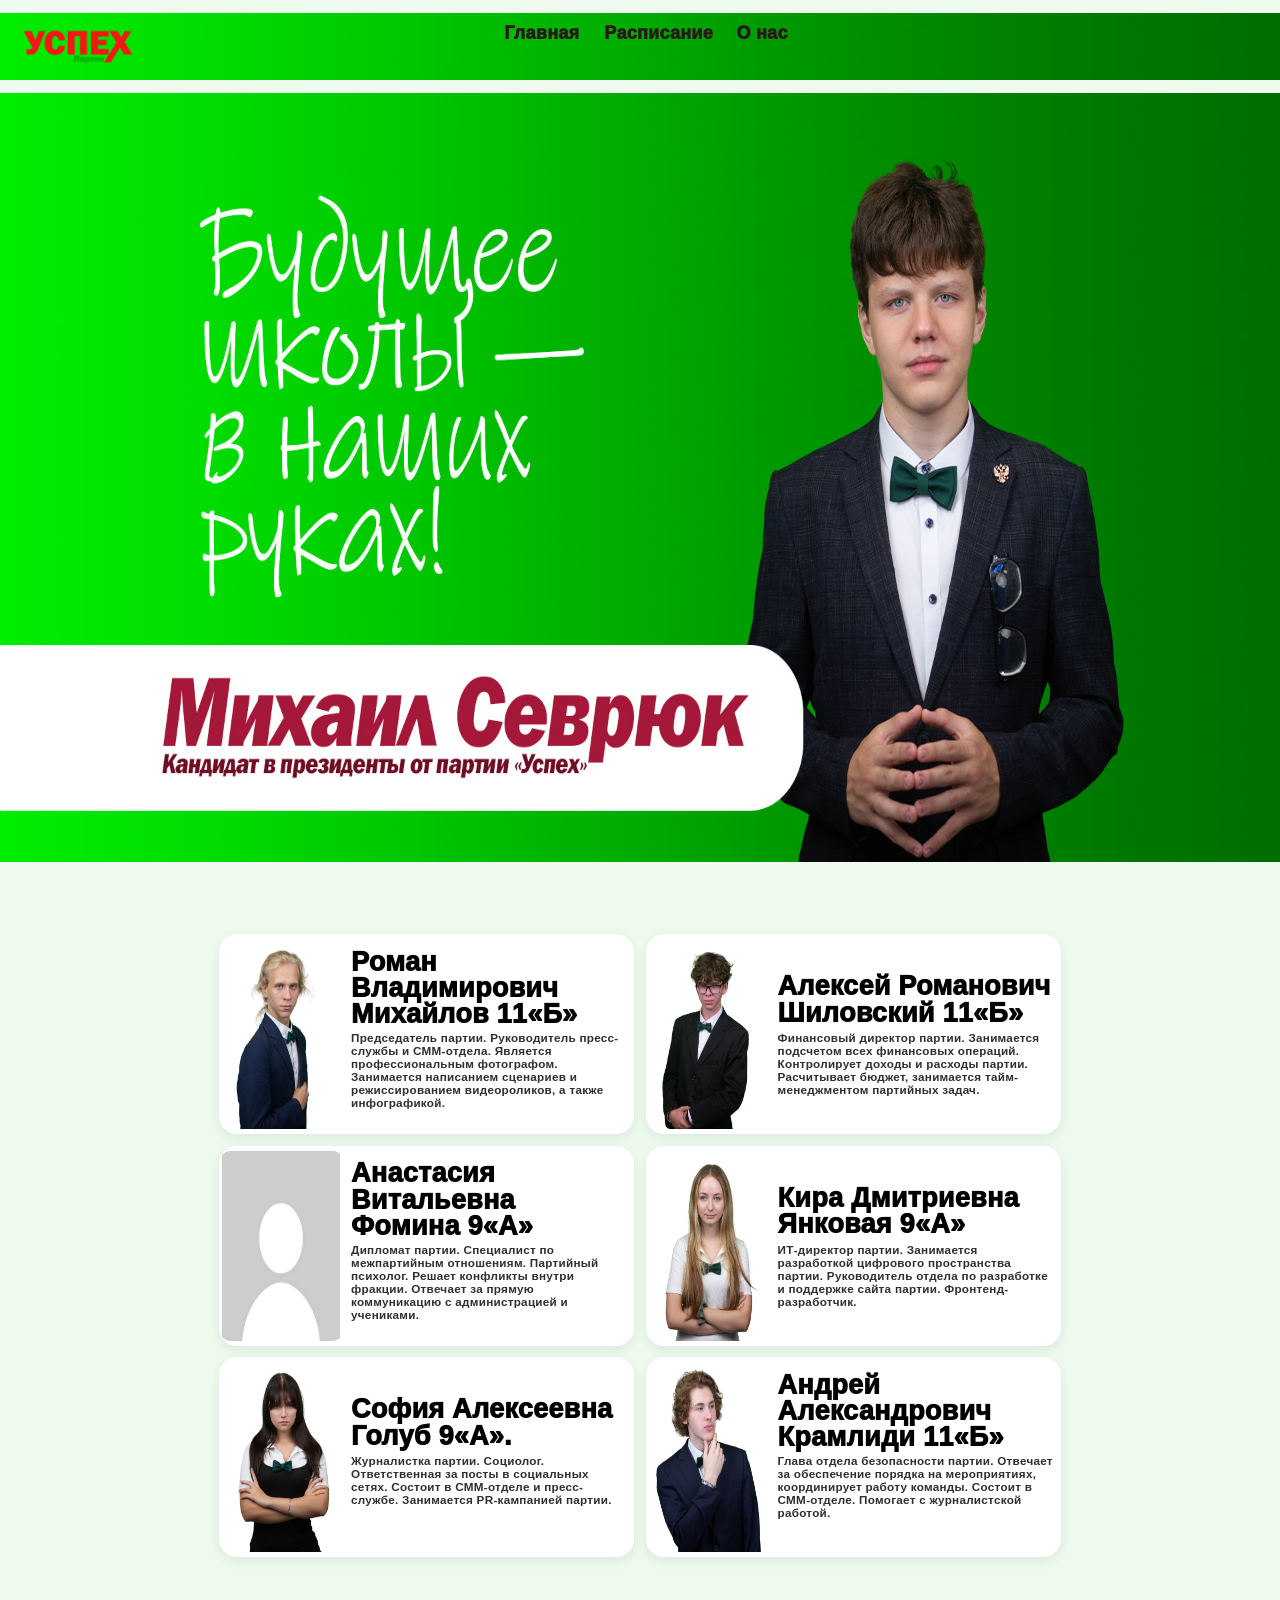
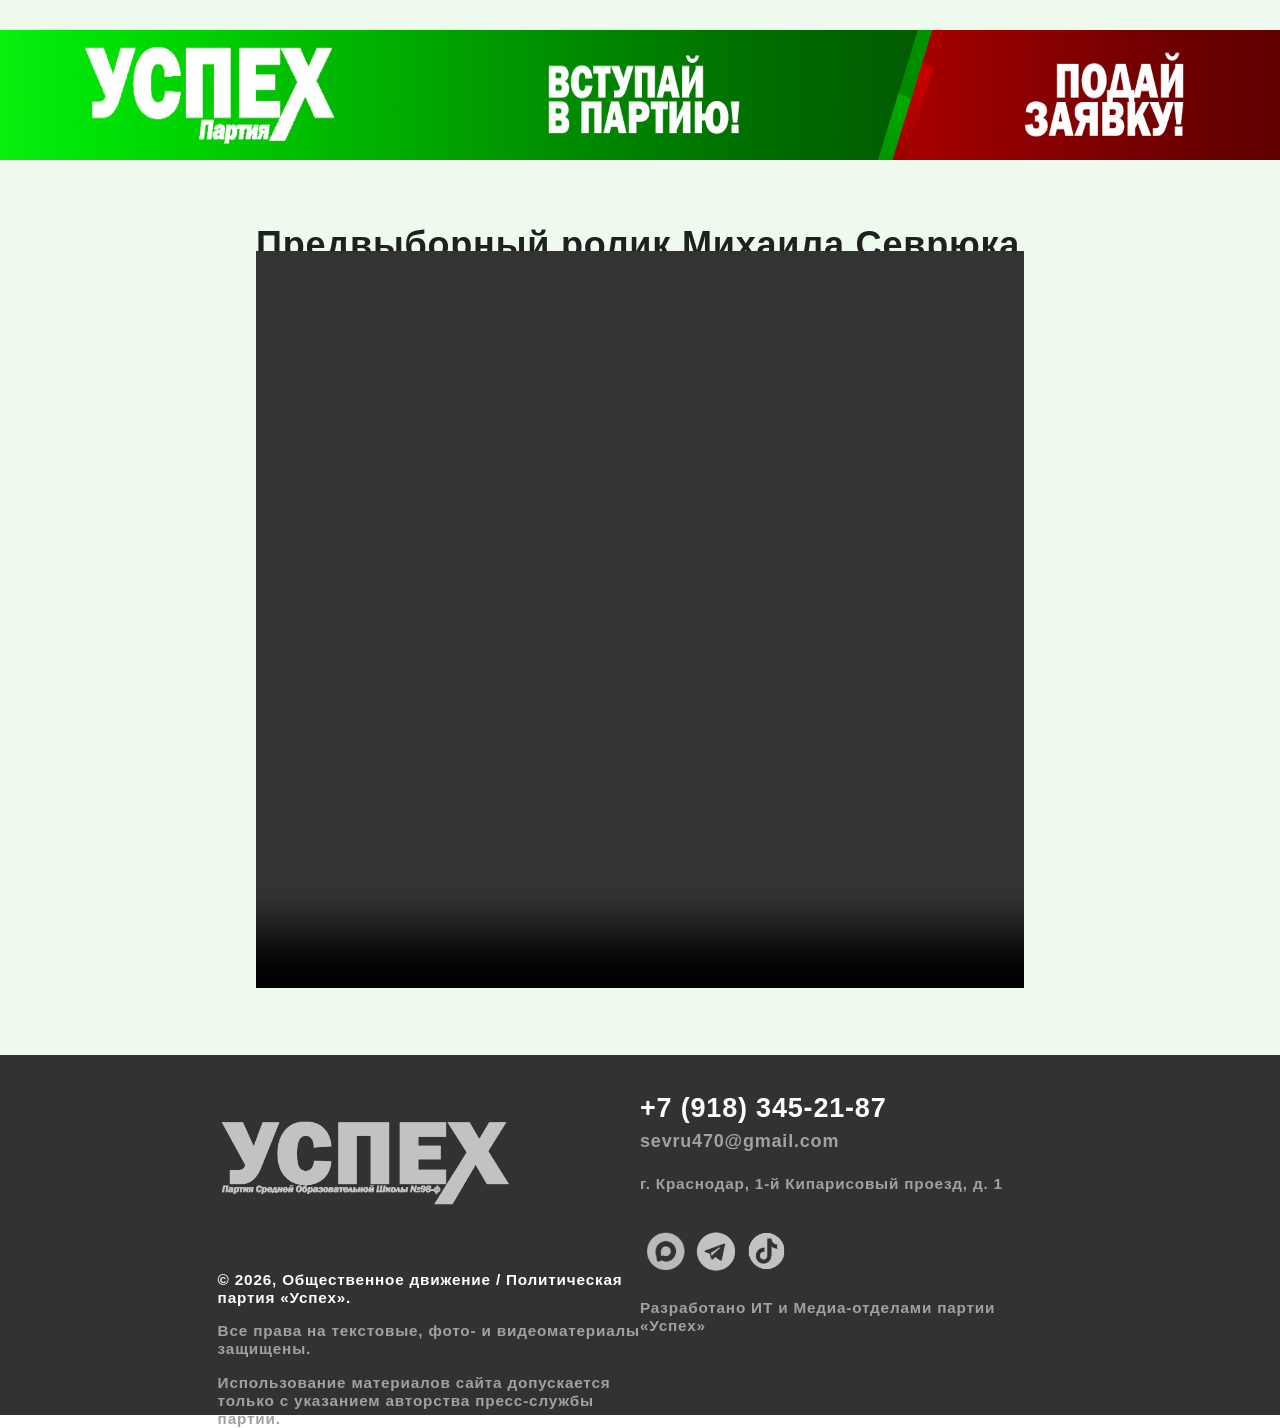
==== commit 74f3238a: "video" ====
--- a/index.html
+++ b/index.html
@@ -101,6 +101,16 @@
                 </div>
             </div>
         </div>
+
+        <div class="video-container">
+            <div class="baner-cont"></div>
+            <div class="text-video">Предвыборный ролик Михаила Севрюка</div>
+            <div class="video-cont">
+                  <video controls class="video">
+                     <source src="assets/img/predvibor.mp4" type="video/mp4">
+                  </video>
+            </div>
+        </div>
     </div>
 </div>
 
--- a/assets/css/style.css
+++ b/assets/css/style.css
@@ -7,7 +7,7 @@
 /* ОСНОВНОЙ КОНТЕЙНЕР, НАСТРОЙКИ ХЕДА, БОДИ И ФУТТЕРА*/
 .container{
     width: 100%;
-    height: 175vh;
+    height: 295vh;
     background-color:  #edfaed ;
 
     display: grid;
@@ -33,7 +33,7 @@
 .body-container{
     display: grid;
     grid-template-columns:100%;
-    grid-template-rows: 50% 50%;
+    grid-template-rows: 30% 30% 39%;
     justify-content: center;
 }
 
@@ -326,7 +326,57 @@
 }
 
 
-
+.video-container{
+    display: grid;  
+    justify-content: center;
+    align-content:center;
+    grid-template-columns: 100%;
+    grid-template-rows: 13% 5% 82%;
+}
+.baner-cont{
+    display: grid;  
+    justify-content: center;
+    align-content:center;
+    grid-template-columns: 100%;
+    grid-template-rows: 100%;
+
+    background-image: url('../img/baner.jpg'); 
+    background-repeat: no-repeat;  
+    background-position: center; 
+    background-position: center;
+    background-size: 100% 100%;
+}
+.video-cont{
+    display: grid;  
+    justify-content: center;
+    align-content:center;
+    grid-template-columns: 60%;
+    grid-template-rows: 90%;
+}
+.text-video{
+    display: grid;  
+    justify-content: center;
+    align-content:center;
+    grid-template-columns: 60%;
+    grid-template-rows: 20%;
+    margin-top: 5%;
+
+
+    font-family: 'Arial', sans-serif; 
+    font-size: 4vh;          
+    font-weight: 600;        
+    color: #202020;      
+    letter-spacing: 0.09vh;  
+    align-content: end;
+}
+.video{
+    width: 100%;
+    height: 100%;
+    object-fit: contain;
+    overflow-clip-margin: content-box;
+    overflow: clip;
+    display: block;
+}
 
 
 
@@ -539,7 +589,7 @@
 /* ОСНОВНОЙ КОНТЕЙНЕР, НАСТРОЙКИ ХЕДА, БОДИ И ФУТТЕРА*/
 .container{
     width: 100%;
-    height: 200vh;
+    height: 240vh;
     background-color:  #edfaed ;
 
     display: grid;
@@ -567,7 +617,7 @@
 .body-container{
     display: grid;
     grid-template-columns:100%;
-    grid-template-rows: 40% 60%;
+    grid-template-rows: 37% 45% 18%;
     justify-content: center;
 }
 
@@ -667,7 +717,7 @@
     transition: opacity 0.4s ease;
 }
 .home-text:hover + .line-red-home {
-  opacity: 1;
+  opacity: 0;
 }
 
 
@@ -683,7 +733,7 @@
     transition: opacity 0.4s ease;
 }
 .raspis-text:hover + .line-red-raspis {
-  opacity: 1;
+  opacity: 0;
 }
 
 
@@ -699,7 +749,7 @@
     transition: opacity 0.4s ease;
 }
 .aboutus-text:hover + .line-red-aboutus {
-  opacity: 1;
+  opacity: 0;
 }
 
 
@@ -792,6 +842,55 @@
 
 
 
+.video-container{
+    display: grid;  
+    justify-content: center;
+    align-content:center;
+    grid-template-columns: 100%;
+    grid-template-rows: 19% 3% 80%;
+}
+.baner-cont{
+    display: grid;  
+    justify-content: center;
+    align-content:center;
+    grid-template-columns: 100%;
+    grid-template-rows: 100%;
+
+    background-image: url('../img/baner.jpg'); 
+    background-size: 210% 110%;
+}
+.video-cont{
+    display: grid;  
+    justify-content: center;
+    align-content:center;
+    grid-template-columns: 70%;
+    grid-template-rows: 80%;
+}
+.text-video{
+    display: grid;  
+    justify-content: center;
+    align-content:center;
+    grid-template-columns: 70%;
+    grid-template-rows: 20%;
+    margin-top: 5%;
+
+
+    font-family: 'Arial', sans-serif; 
+    font-size: 1.3vh;          
+    font-weight: 600;        
+    color: #202020;      
+    letter-spacing: 0.09vh;  
+    align-content: end;
+}
+.video{
+    width: 100%;
+    height: 100%;
+    object-fit: contain;
+    overflow-clip-margin: content-box;
+    overflow: clip;
+    display: block;
+}
+
 
 
 
@@ -901,18 +1000,7 @@
     margin-top: -25%;
 }
 .ftn-adres-ebaniy{
-    position: absolute;
-    top: 227%;
-    font-family: 'Arial', sans-serif; 
-    font-size: 1.7vh;          
-    font-weight: 600;        
-    color: #a1a1a1;      
-    letter-spacing: 0.09vh;  
-    align-content: center;
-    text-align: center;
-    justify-content: center;
-    align-items: center;
-    margin-left: 5%;
+    display: none;
 }
 
 
@@ -941,7 +1029,7 @@
     grid-template-columns:100%;
     grid-template-rows: 30%;
 
-    margin-top: -325%;
+    margin-top: -315%;
 }
 .logo-tg{
     display: grid;  
@@ -950,7 +1038,7 @@
     grid-template-columns: 100%;
     grid-template-rows: 30%;
 
-    margin-top: -325%;
+    margin-top: -315%;
 }
 .logo-tiktok{
     display: grid;  
@@ -959,7 +1047,7 @@
     grid-template-columns: 100%;
     grid-template-rows: 30%;
 
-    margin-top: -325%;
+    margin-top: -315%;
 }
 
 
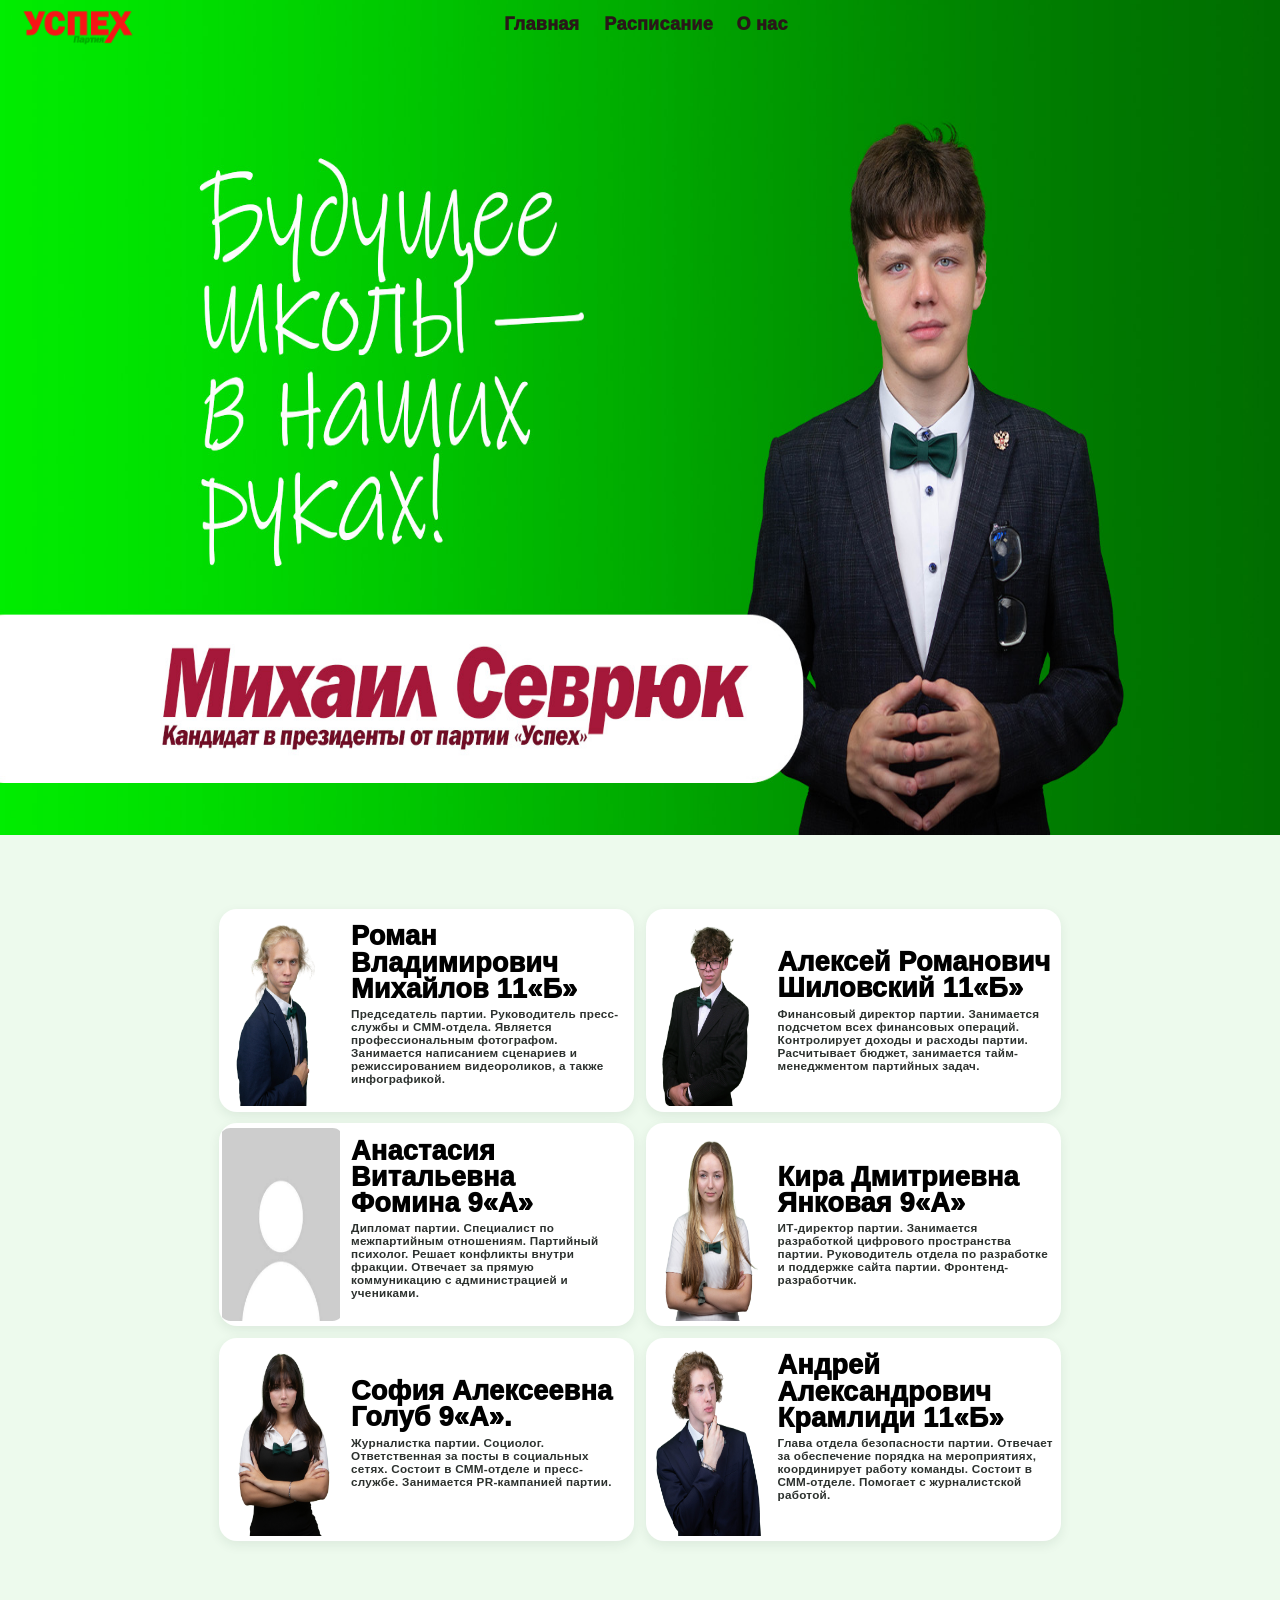
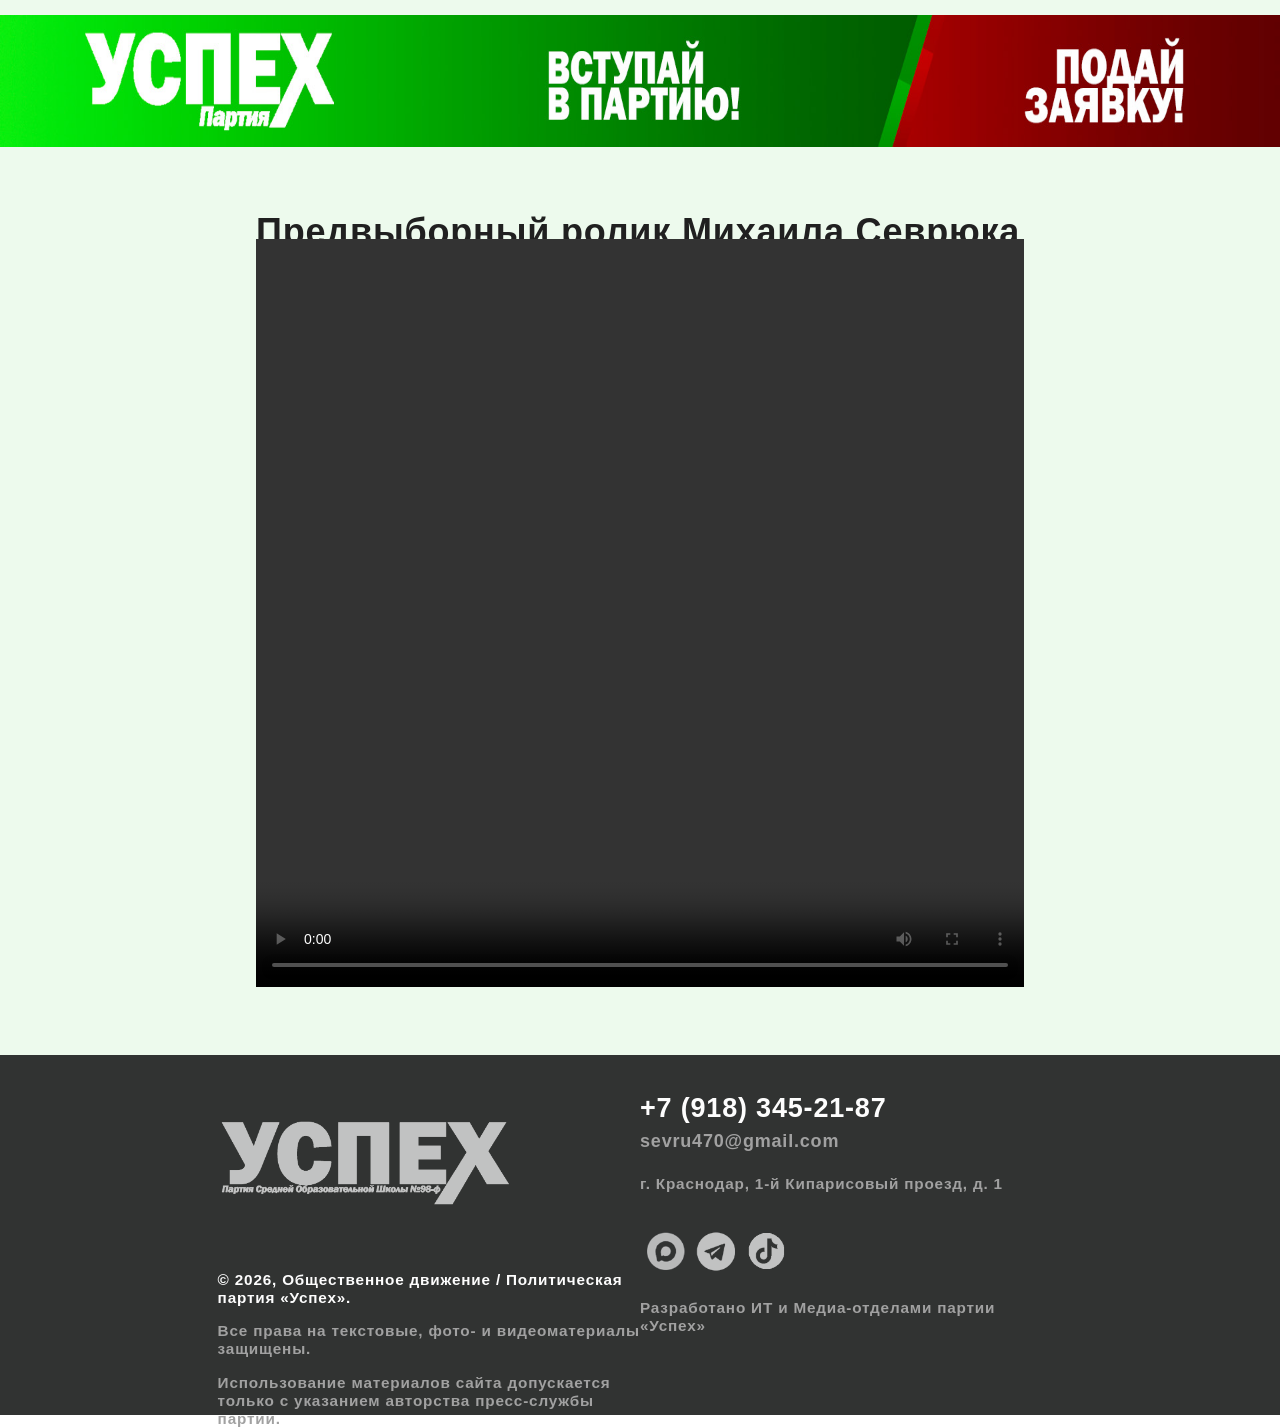
==== commit afccbcd6: "forma zayavok" ====
--- a/index.html
+++ b/index.html
@@ -103,7 +103,7 @@
         </div>
 
         <div class="video-container">
-            <div class="baner-cont"></div>
+            <a href="assets/index/zayavka.html" class="baner-cont"><div class="baner-cont"></div></a>
             <div class="text-video">Предвыборный ролик Михаила Севрюка</div>
             <div class="video-cont">
                   <video controls class="video">
--- a/assets/css/style.css
+++ b/assets/css/style.css
@@ -12,7 +12,7 @@
 
     display: grid;
     grid-template-columns:100%;
-    grid-template-rows: 3.5% 96.5%;
+    grid-template-rows: 2.05% 97.95%;
 }
 
 .head-container{
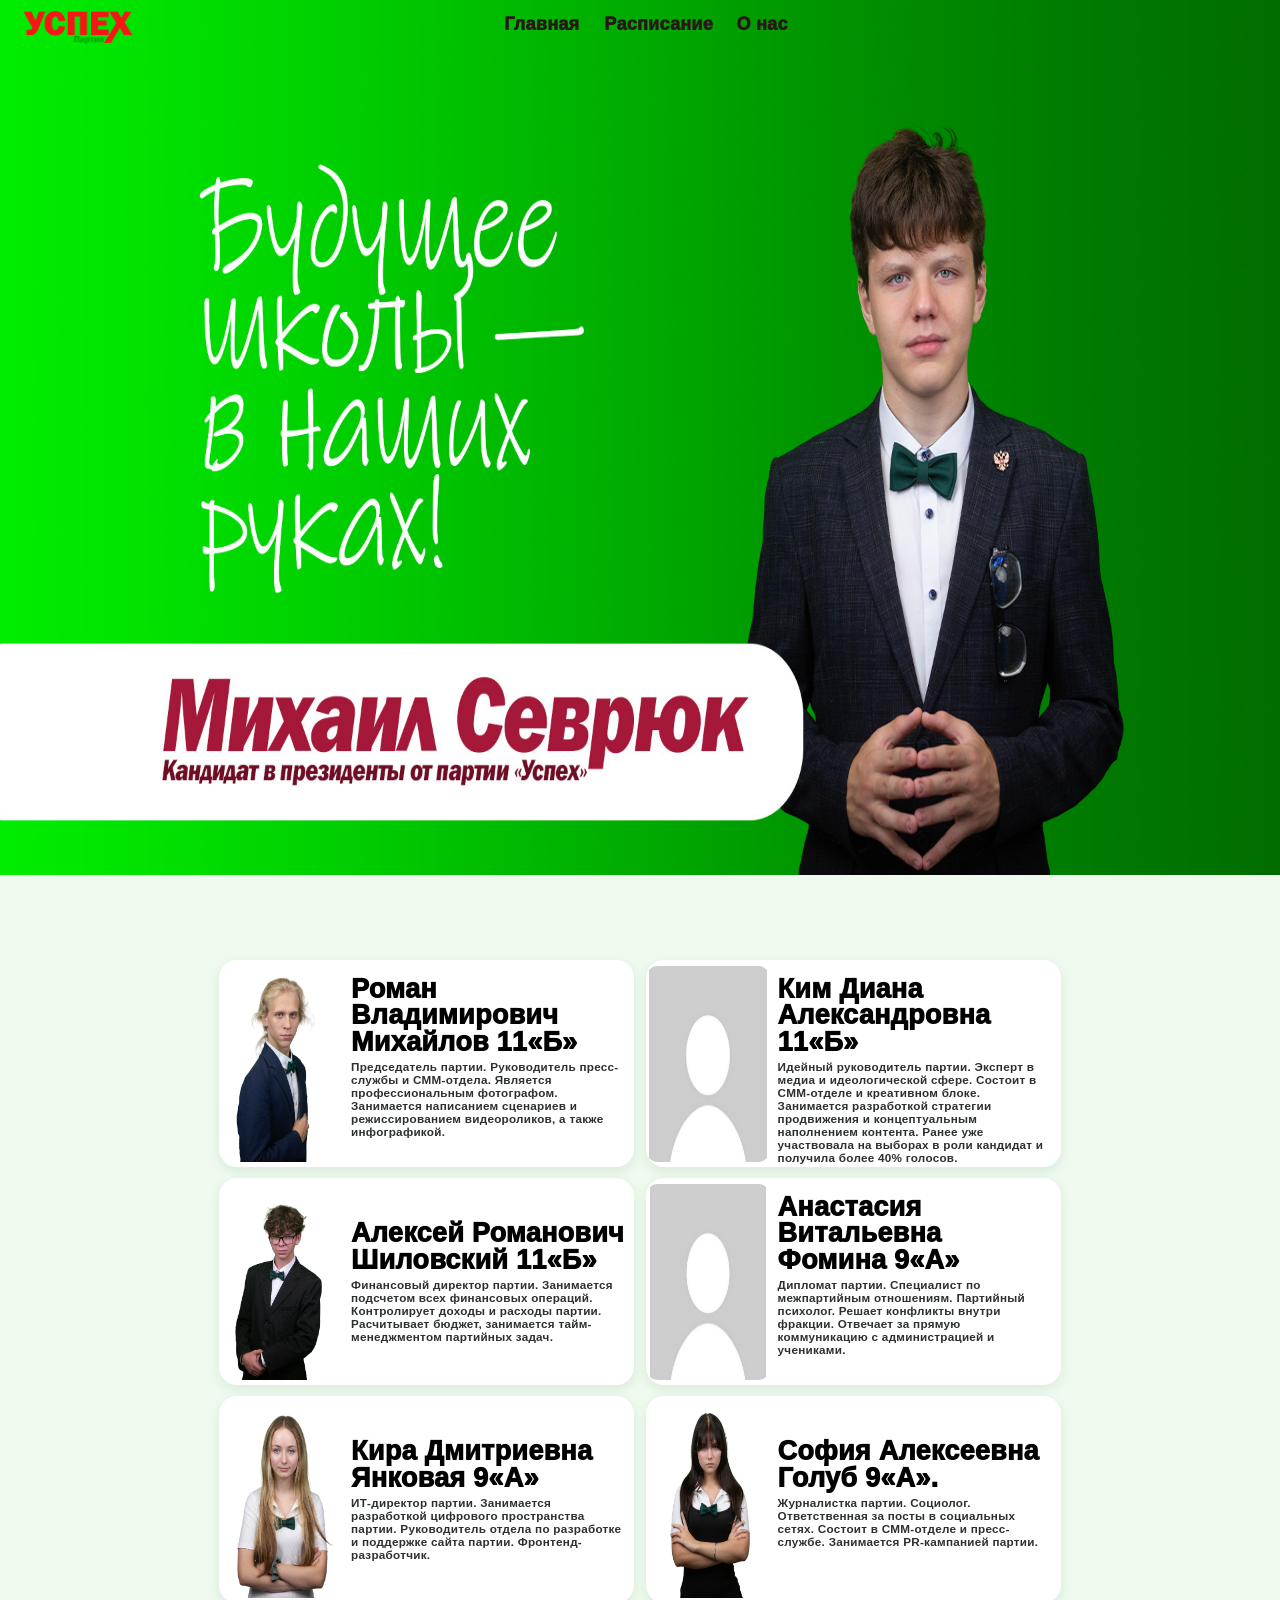
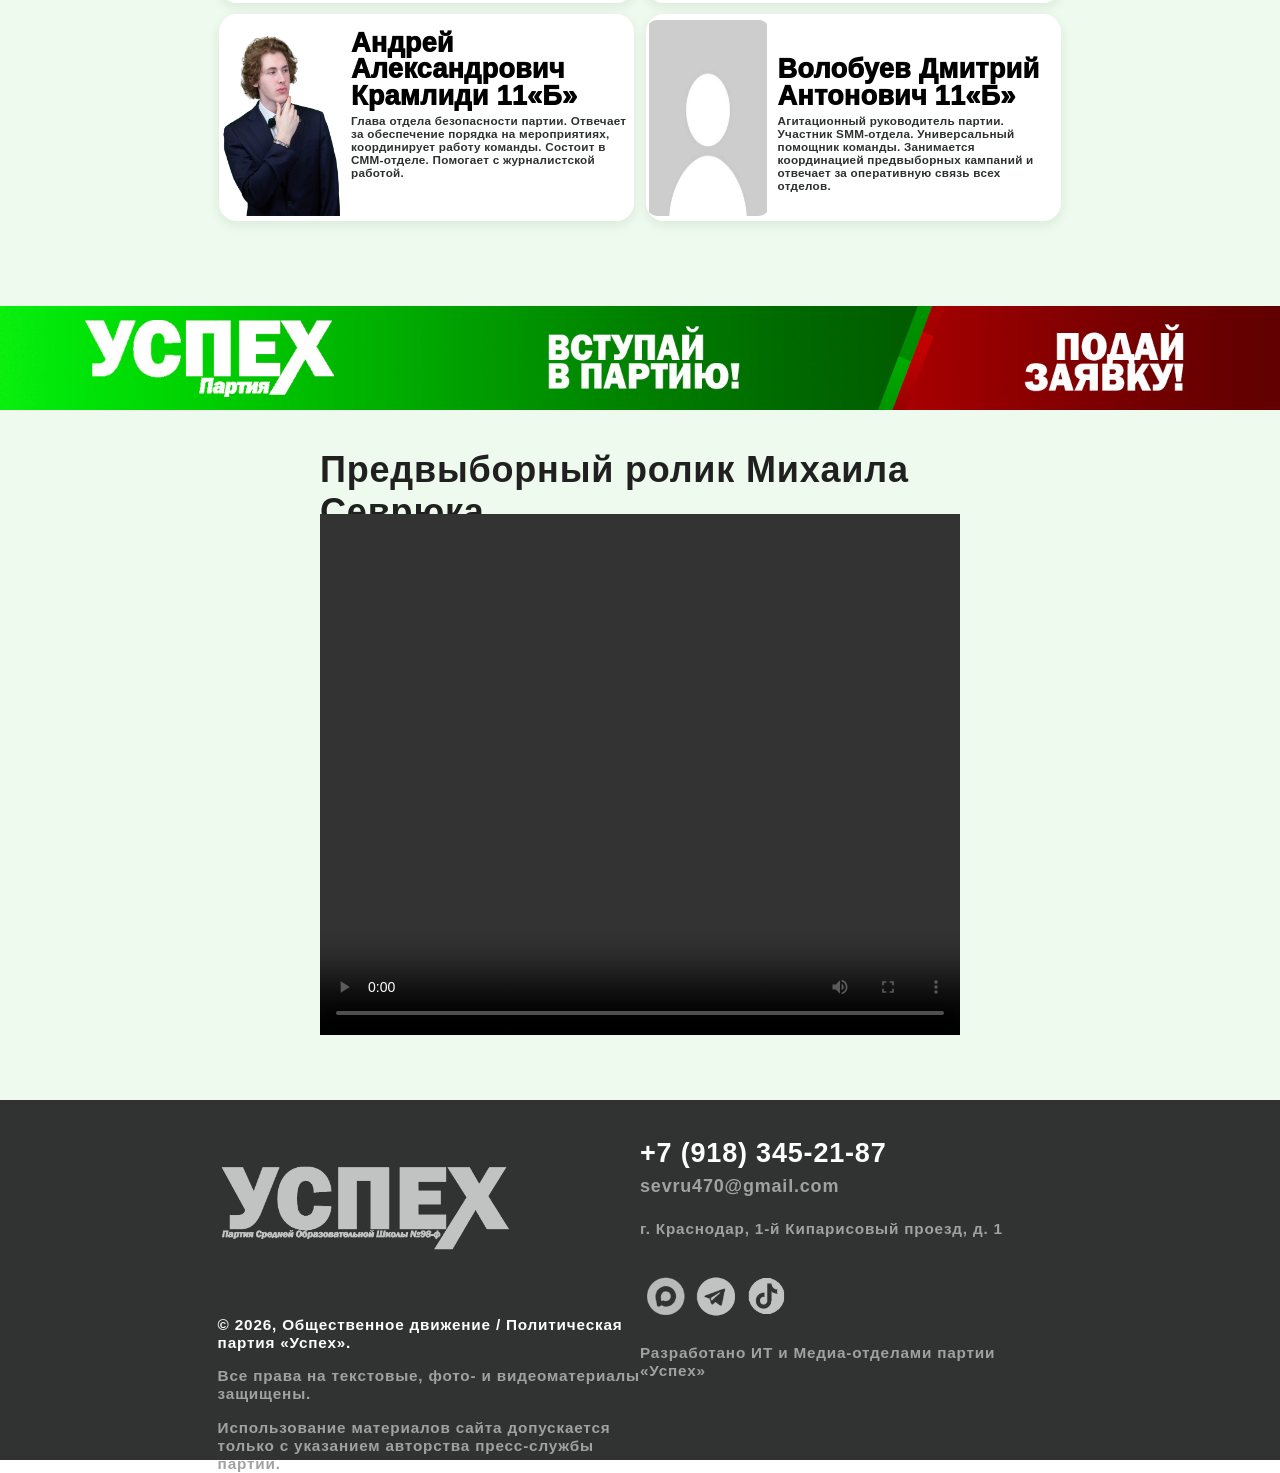
==== commit 0eb2209e: "kim and dima" ====
--- a/index.html
+++ b/index.html
@@ -59,13 +59,22 @@
                 <div class="photo-cont foto2"></div>
                 <div class="text-cont">
                     <div class="name-cont">
+                        <div class="name">Ким Диана Александровна 11«Б»</div>
+                        <div class="name-text">Идейный руководитель партии. Эксперт в медиа и идеологической сфере. Состоит в СMM-отделе и креативном блоке. Занимается разработкой стратегии продвижения и концептуальным наполнением контента. Ранее уже участвовала на выборах в роли кандидат и получила более 40% голосов.</div>
+                    </div>
+                </div>
+            </div>
+            <div class="info-card vlv">
+                <div class="photo-cont foto3"></div>
+                <div class="text-cont">
+                    <div class="name-cont">
                         <div class="name">Алексей Романович Шиловский 11«Б»</div>
                         <div class="name-text">Финансовый директор партии. Занимается подсчетом всех финансовых операций. Контролирует доходы и расходы партии. Расчитывает бюджет, занимается тайм-менеджментом партийных задач.</div>
                     </div>
                 </div>
             </div>
             <div class="info-card vlv">
-                <div class="photo-cont foto3"></div>
+                <div class="photo-cont foto4"></div>
                 <div class="text-cont">
                     <div class="name-cont">
                         <div class="name">Анастасия Витальевна Фомина 9«А»</div>
@@ -74,7 +83,7 @@
                 </div>
             </div>
             <div class="info-card vlv">
-                <div class="photo-cont foto4"></div>
+                <div class="photo-cont foto5"></div>
                 <div class="text-cont">
                     <div class="name-cont">
                         <div class="name">Кира Дмитриевна Янковая 9«А»</div>
@@ -83,7 +92,7 @@
                 </div>
             </div>
             <div class="info-card vlv">
-                <div class="photo-cont foto5"></div>
+                <div class="photo-cont foto6"></div>
                 <div class="text-cont">
                     <div class="name-cont">
                         <div class="name">София Алексеевна Голуб 9«А».</div>
@@ -92,11 +101,20 @@
                 </div>
             </div>
             <div class="info-card vlv">
-                <div class="photo-cont foto6"></div>
+                <div class="photo-cont foto7"></div>
                 <div class="text-cont">
                     <div class="name-cont">
                         <div class="name">Андрей Александрович Крамлиди 11«Б»</div>
                         <div class="name-text">Глава отдела безопасности партии. Отвечает за обеспечение порядка на мероприятиях, координирует работу команды. Состоит в СММ-отделе. Помогает с журналистской работой.</div>
+                    </div>
+                </div>
+            </div>
+            <div class="info-card vlv">
+                <div class="photo-cont foto8"></div>
+                <div class="text-cont">
+                    <div class="name-cont">
+                        <div class="name">Волобуев Дмитрий Антонович 11«Б»</div>
+                        <div class="name-text">Агитационный руководитель партии. Участник SMM-отдела. Универсальный помощник команды. Занимается координацией предвыборных кампаний и отвечает за оперативную связь всех отделов.</div>
                     </div>
                 </div>
             </div>
--- a/assets/css/style.css
+++ b/assets/css/style.css
@@ -7,12 +7,12 @@
 /* ОСНОВНОЙ КОНТЕЙНЕР, НАСТРОЙКИ ХЕДА, БОДИ И ФУТТЕРА*/
 .container{
     width: 100%;
-    height: 295vh;
+    height:300vh;
     background-color:  #edfaed ;
 
     display: grid;
     grid-template-columns:100%;
-    grid-template-rows: 2.05% 97.95%;
+    grid-template-rows: 2.03% 97.97%;
 }
 
 .head-container{
@@ -33,7 +33,7 @@
 .body-container{
     display: grid;
     grid-template-columns:100%;
-    grid-template-rows: 30% 30% 39%;
+    grid-template-rows: 31% 39% 30%;
     justify-content: center;
 }
 
@@ -220,7 +220,7 @@
 .info-container{
     display: grid;
     grid-template-columns:repeat(2, 32.41%);
-    grid-template-rows: repeat(3, 26%);
+    grid-template-rows: repeat(4, 20%);
     justify-content: center;
     align-content: center;
     gap: 1.3vh;
@@ -247,14 +247,52 @@
     background-position: center;
     background-size: 95% 110%;
 }
+
 .foto2{
+    background-image: url('../img/NNbabyla2.jpg'); 
+    background-repeat: no-repeat;  
+    background-position: center; 
+    background-position: center;
+    background-size: 95% 110%;
+    border-radius: 1.3vh;
+}
+.foto3{
     background-image: url('../img/ALEX.png'); 
     background-repeat: no-repeat;  
     background-position: center; 
     background-position: center;
-    background-size: 95% 110%;
-}
-.foto3{
+    background-size: 95% 100%;
+}
+.foto4{
+    background-image: url('../img/NNbabyla2.jpg'); 
+    background-repeat: no-repeat;  
+    background-position: center; 
+    background-position: center;
+    background-size: 93% 110%;
+    border-radius: 1.3vh;
+}
+.foto5{
+    background-image: url('../img/KIRA.png'); 
+    background-repeat: no-repeat;  
+    background-position: center; 
+    background-position: center;
+    background-size: 97% 110%;
+}
+.foto6{
+    background-image: url('../img/SOFA.png'); 
+    background-repeat: no-repeat;  
+    background-position: center; 
+    background-position: center;
+    background-size: 85% 110%;
+}
+.foto7{
+    background-image: url('../img/ANDREW.png'); 
+    background-repeat: no-repeat;  
+    background-position: center; 
+    background-position: center;
+    background-size: 95% 100%;
+}
+.foto8{
     background-image: url('../img/NNbabyla2.jpg'); 
     background-repeat: no-repeat;  
     background-position: center; 
@@ -262,29 +300,6 @@
     background-size: 95% 100%;
     border-radius: 1.3vh;
 }
-.foto4{
-    background-image: url('../img/KIRA.png'); 
-    background-repeat: no-repeat;  
-    background-position: center; 
-    background-position: center;
-    background-size: 93% 110%;
-}
-.foto5{
-    background-image: url('../img/SOFA.png'); 
-    background-repeat: no-repeat;  
-    background-position: center; 
-    background-position: center;
-    background-size: 97% 110%;
-}
-.foto6{
-    background-image: url('../img/ANDREW.png'); 
-    background-repeat: no-repeat;  
-    background-position: center; 
-    background-position: center;
-    background-size: 85% 110%;
-}
-
-
 
 
 
@@ -350,16 +365,16 @@
     display: grid;  
     justify-content: center;
     align-content:center;
-    grid-template-columns: 60%;
-    grid-template-rows: 90%;
+    grid-template-columns: 50%;
+    grid-template-rows: 80%;
 }
 .text-video{
     display: grid;  
     justify-content: center;
     align-content:center;
-    grid-template-columns: 60%;
+    grid-template-columns: 50%;
     grid-template-rows: 20%;
-    margin-top: 5%;
+    margin-top: 3%;
 
 
     font-family: 'Arial', sans-serif; 
@@ -589,12 +604,12 @@
 /* ОСНОВНОЙ КОНТЕЙНЕР, НАСТРОЙКИ ХЕДА, БОДИ И ФУТТЕРА*/
 .container{
     width: 100%;
-    height: 240vh;
+    height: 300vh;
     background-color:  #edfaed ;
 
     display: grid;
     grid-template-columns:100%;
-    grid-template-rows: 3% 97%;
+    grid-template-rows: 2% 98%;
 
     
 }
@@ -617,7 +632,7 @@
 .body-container{
     display: grid;
     grid-template-columns:100%;
-    grid-template-rows: 37% 45% 18%;
+    grid-template-rows: 30% 55% 15%;
     justify-content: center;
 }
 
@@ -786,7 +801,7 @@
 .info-container{
     display: grid;
     grid-template-columns:80%;
-    grid-template-rows: repeat(6, 15%);
+    grid-template-rows: repeat(8, 11%);
     justify-content: center;
     align-content: center;
     gap: 1.3vh;
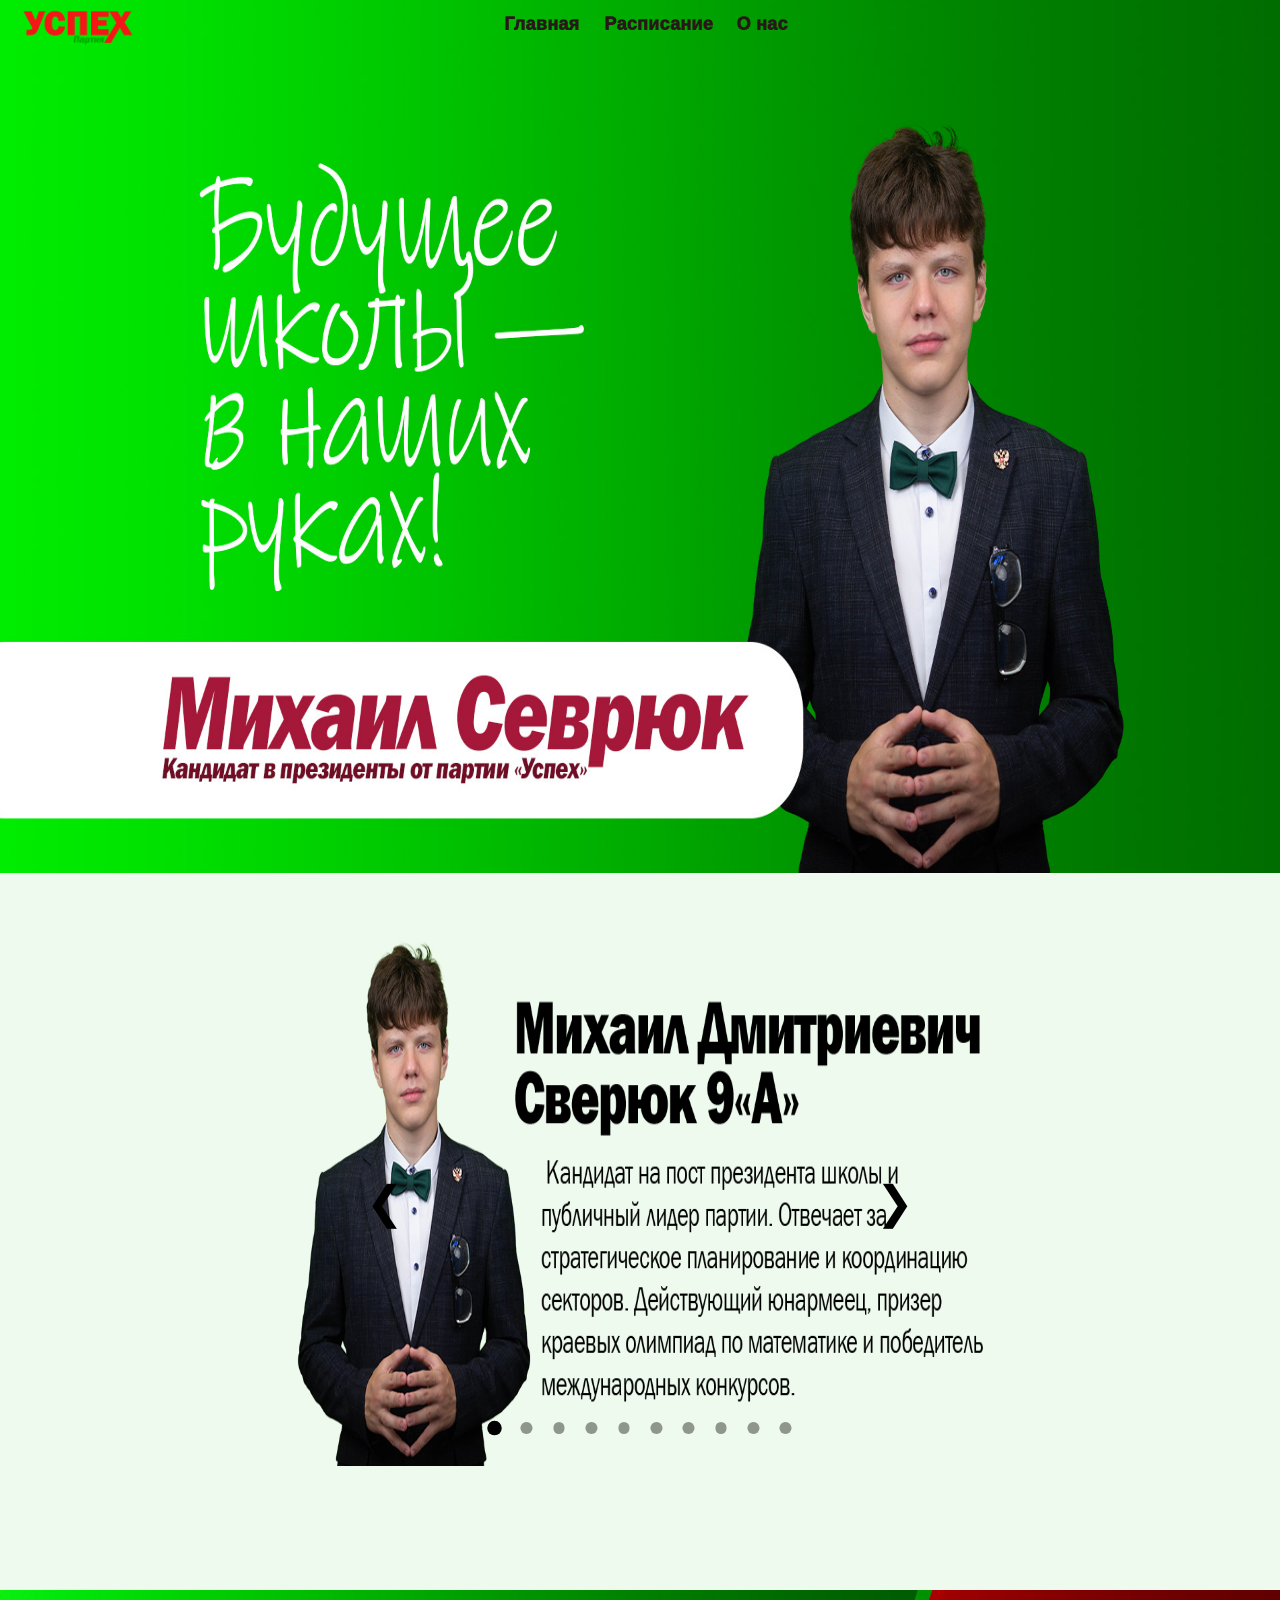
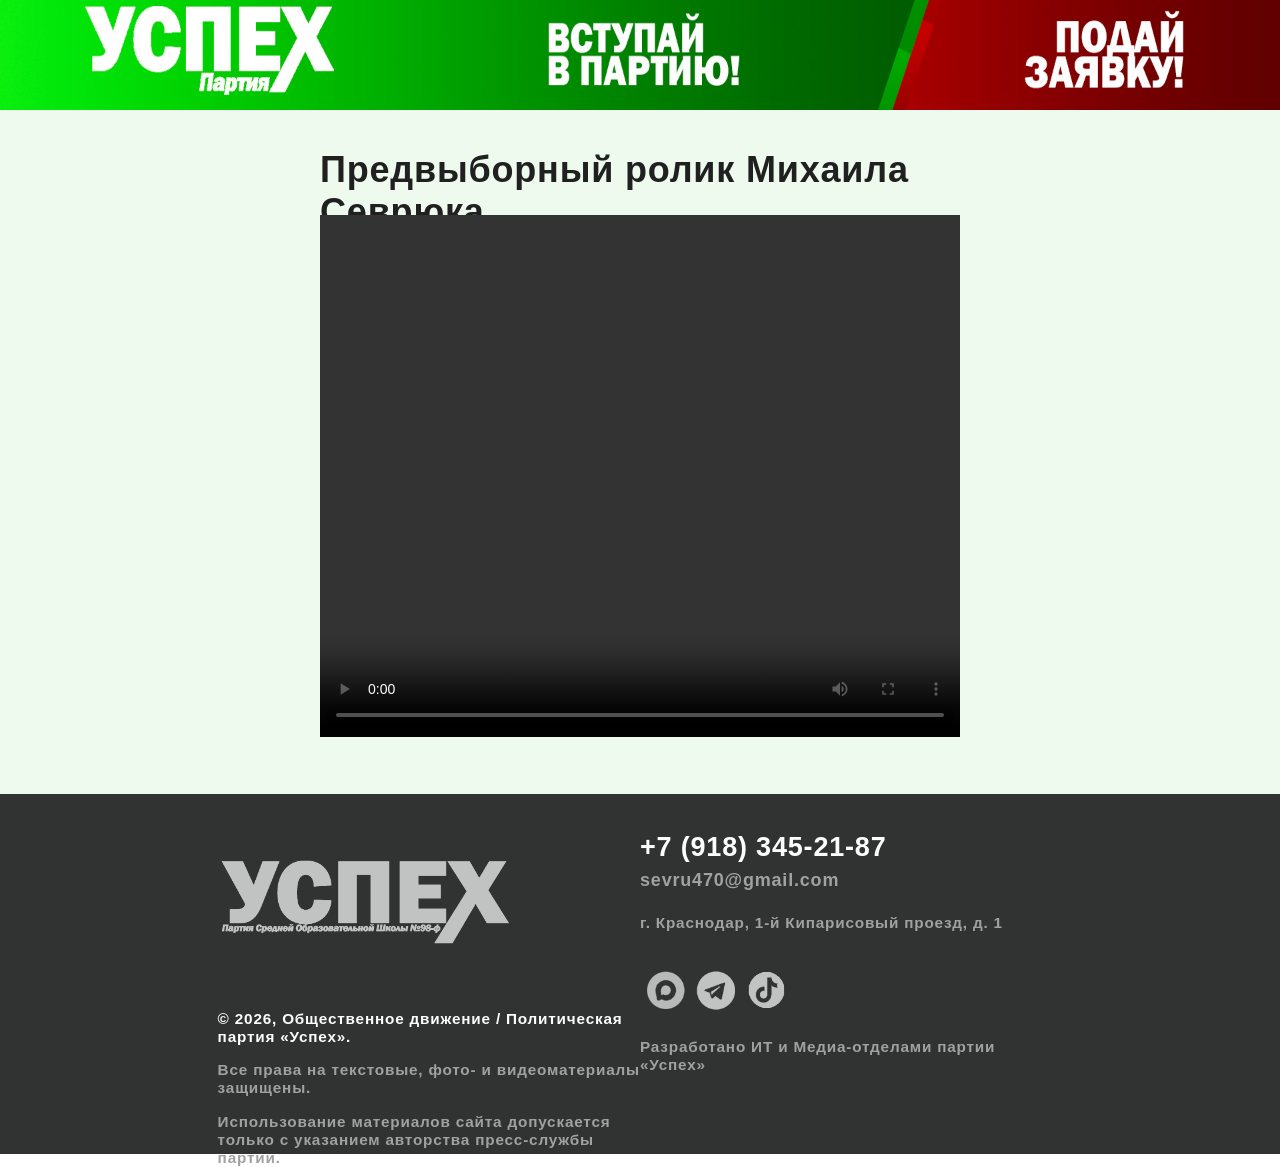
==== commit 1b63d0c4: "slider and new people" ====
--- a/index.html
+++ b/index.html
@@ -11,9 +11,8 @@
 </head>
 <body>
     
-
-<div class="container">
-    <div class="head-container">
+<head class="head-container">
+    <div class="head-mini-cont">
         <div class="logo-container">
             <a href="index.html" class="logo">
             <div class="logo"></div>
@@ -39,86 +38,49 @@
                 </div>
             </a>
         </div>
-        <div class="forsetc"></div>
+        <div class="forsetc forsetc-mobile"></div>
     </div>
+</head>
 
+
+<div class="container">
     <div class="body-container">
         <div class="bigfoto-container"></div>
-        <div class="info-container">
 
-            <div class="info-card vlv">
-                <div class="photo-cont foto1"></div>
-                <div class="text-cont">
-                    <div class="name-cont">
-                        <div class="name">Роман Владимирович Михайлов 11«Б»</div>
-                        <div class="name-text">Председатель партии. Руководитель пресс-службы и СММ-отдела. Является профессиональным фотографом. Занимается написанием сценариев и режиссированием видеороликов, а также инфографикой.</div>
-                    </div>
-                </div>
-            </div>
-            <div class="info-card vlv">
-                <div class="photo-cont foto2"></div>
-                <div class="text-cont">
-                    <div class="name-cont">
-                        <div class="name">Ким Диана Александровна 11«Б»</div>
-                        <div class="name-text">Идейный руководитель партии. Эксперт в медиа и идеологической сфере. Состоит в СMM-отделе и креативном блоке. Занимается разработкой стратегии продвижения и концептуальным наполнением контента. Ранее уже участвовала на выборах в роли кандидат и получила более 40% голосов.</div>
-                    </div>
-                </div>
-            </div>
-            <div class="info-card vlv">
-                <div class="photo-cont foto3"></div>
-                <div class="text-cont">
-                    <div class="name-cont">
-                        <div class="name">Алексей Романович Шиловский 11«Б»</div>
-                        <div class="name-text">Финансовый директор партии. Занимается подсчетом всех финансовых операций. Контролирует доходы и расходы партии. Расчитывает бюджет, занимается тайм-менеджментом партийных задач.</div>
-                    </div>
-                </div>
-            </div>
-            <div class="info-card vlv">
-                <div class="photo-cont foto4"></div>
-                <div class="text-cont">
-                    <div class="name-cont">
-                        <div class="name">Анастасия Витальевна Фомина 9«А»</div>
-                        <div class="name-text">Дипломат партии. Специалист по межпартийным отношениям. Партийный психолог. Решает конфликты внутри фракции. Отвечает за прямую коммуникацию с администрацией и учениками.</div>
-                    </div>
-                </div>
-            </div>
-            <div class="info-card vlv">
-                <div class="photo-cont foto5"></div>
-                <div class="text-cont">
-                    <div class="name-cont">
-                        <div class="name">Кира Дмитриевна Янковая 9«А»</div>
-                        <div class="name-text">ИТ-директор партии. Занимается разработкой цифрового пространства партии. Руководитель отдела по разработке и поддержке сайта партии. Фронтенд-разработчик.</div>
-                    </div>
-                </div>
-            </div>
-            <div class="info-card vlv">
-                <div class="photo-cont foto6"></div>
-                <div class="text-cont">
-                    <div class="name-cont">
-                        <div class="name">София Алексеевна Голуб 9«А».</div>
-                        <div class="name-text">Журналистка партии. Социолог. Ответственная за посты в социальных сетях. Состоит в СММ-отделе и пресс-службе. Занимается PR-кампанией партии. </div>
-                    </div>
-                </div>
-            </div>
-            <div class="info-card vlv">
-                <div class="photo-cont foto7"></div>
-                <div class="text-cont">
-                    <div class="name-cont">
-                        <div class="name">Андрей Александрович Крамлиди 11«Б»</div>
-                        <div class="name-text">Глава отдела безопасности партии. Отвечает за обеспечение порядка на мероприятиях, координирует работу команды. Состоит в СММ-отделе. Помогает с журналистской работой.</div>
-                    </div>
-                </div>
-            </div>
-            <div class="info-card vlv">
-                <div class="photo-cont foto8"></div>
-                <div class="text-cont">
-                    <div class="name-cont">
-                        <div class="name">Волобуев Дмитрий Антонович 11«Б»</div>
-                        <div class="name-text">Агитационный руководитель партии. Участник SMM-отдела. Универсальный помощник команды. Занимается координацией предвыборных кампаний и отвечает за оперативную связь всех отделов.</div>
-                    </div>
-                </div>
-            </div>
-        </div>
+        
+<div class="info-container">
+  <div class="slider-grid">
+    <div class="slide active one-slide zaebal"></div>
+    <div class="slide two-slide"></div>
+    <div class="slide three-slide"></div>
+    <div class="slide four-slide"></div>
+    <div class="slide five-slide"></div>
+    <div class="slide six-slide"></div>
+    <div class="slide seven-slide"></div>
+    <div class="slide eight-slide"></div>
+    <div class="slide nine-slide"></div>
+    <div class="slide ten-slide"></div>
+  </div>
+
+  <button class="nav-btn prev-btn">&#10094;</button>
+  <button class="nav-btn next-btn">&#10095;</button>
+
+  <div class="pagination-dots">
+    <span class="dot active" data-index="0"></span>
+    <span class="dot" data-index="1"></span>
+    <span class="dot" data-index="2"></span>
+    <span class="dot" data-index="3"></span>
+    <span class="dot" data-index="4"></span>
+    <span class="dot" data-index="5"></span>
+    <span class="dot" data-index="6"></span>
+    <span class="dot" data-index="7"></span>
+    <span class="dot" data-index="8"></span>
+    <span class="dot" data-index="9"></span>
+  </div>
+</div>
+
+
+
 
         <div class="video-container">
             <a href="assets/index/zayavka.html" class="baner-cont"><div class="baner-cont"></div></a>
@@ -181,3 +143,7 @@
     <script src="assets/js/script.js"></script> 
 </body>
 </html>
+
+
+
+<!-- рома диана историк леша бабка я софа андрей нндима -->
--- a/assets/css/style.css
+++ b/assets/css/style.css
@@ -4,39 +4,40 @@
 }
 
 
-/* ОСНОВНОЙ КОНТЕЙНЕР, НАСТРОЙКИ ХЕДА, БОДИ И ФУТТЕРА*/
+/* ОСНОВНОЙ КОНТЕЙНЕР, НАСТРОЙКИ ХЕДА И ФУТТЕРА*/
+.head-container{
+    width: 100%;
+    height: 20%;
+    display: grid;
+    grid-template-columns:100%;
+    grid-template-rows: 100%;
+    justify-content: center;
+}
+.head-mini-cont{
+    width: 100%;
+    height: 6vh;
+    display: grid;
+    grid-template-columns:repeat(3, 33%);
+    grid-template-rows: 100%;
+    justify-content: center;
+
+    background-image: url('../img/headbg.jpg'); 
+    background-repeat: no-repeat;  
+    background-position: center; 
+    background-position: center;
+    background-size:100%;
+    
+}
+
 .container{
     width: 100%;
-    height:300vh;
+    height:260vh;
     background-color:  #edfaed ;
 
     display: grid;
     grid-template-columns:100%;
-    grid-template-rows: 2.03% 97.97%;
-}
-
-.head-container{
-    /* background-color: #01702B; */
-    display: grid;
-    grid-template-columns:repeat(3, 33%);
-    grid-template-rows: 100%;
-    justify-content: center;
-
-    background-image: url('../img/headbg.jpg'); 
-    background-repeat: no-repeat;  
-    background-position: center; 
-    background-position: center;
-    background-size:100%;
-    
-}
-
-.body-container{
-    display: grid;
-    grid-template-columns:100%;
-    grid-template-rows: 31% 39% 30%;
-    justify-content: center;
-}
-
+    grid-template-rows: 100%;
+}
 .footer-conteiner{
     width: 100%;
     height: 40vh;
@@ -192,6 +193,13 @@
 
 
 /* НАСТРОЙКИ БОДИ КОНТЕЙНЕРА  */
+.body-container{
+    display: grid;
+    grid-template-columns:100%;
+    grid-template-rows: 35% 31% 34%;
+    justify-content: center;
+}
+
 .vlv{
     /* background-color: #ffffff; */
     border-radius: 2vh;
@@ -219,126 +227,169 @@
 
 .info-container{
     display: grid;
-    grid-template-columns:repeat(2, 32.41%);
-    grid-template-rows: repeat(4, 20%);
-    justify-content: center;
-    align-content: center;
-    gap: 1.3vh;
-}
-.info-card{
-    display: grid;
-    grid-template-columns:30% 70%;
-    grid-template-rows:95%;
-    justify-content: center;
-    align-content: center;
-
-}
-.photo-cont{
-    display: grid;  
-    justify-content: center;
-    align-content:center;
-    grid-template-columns: 100%;
-    grid-template-rows: 100%;
-}
-.foto1{
+  grid-template-columns: 60%;
+  grid-template-rows: 80%;
+  align-items: center;
+  justify-content: center;
+
+  position: relative;
+  margin-top: 5%;   
+}
+
+.slider-grid {
+  display: grid;
+  grid-area: 1/1;
+  width: 100%;
+  height: 100%;
+}
+
+.slide {
+  grid-area: 1/1; 
+  width: 100%;
+  height: 100%;
+  
+  /* Эффект плавного появления */
+  opacity: 0;
+  visibility: hidden;
+  transition: opacity 0.5s ease, visibility 0.5s;
+  z-index: 1;
+}
+
+
+/* Активный слайд становится видимым */
+.slide.active {
+  opacity: 1;
+  visibility: visible;
+  z-index: 2;
+  background-color:  #edfaed ;
+}
+/* картинка в слайдах */
+ .zaebal{
+     background-image: url('../img/MISHA.png'); 
+    background-repeat: no-repeat;  
+    background-position: center; 
+    background-position: center;
+    background-size: 100% 100%;
+} 
+.two-slide{
     background-image: url('../img/ROMA.png'); 
     background-repeat: no-repeat;  
     background-position: center; 
     background-position: center;
-    background-size: 95% 110%;
-}
-
-.foto2{
-    background-image: url('../img/NNbabyla2.jpg'); 
-    background-repeat: no-repeat;  
-    background-position: center; 
-    background-position: center;
-    background-size: 95% 110%;
-    border-radius: 1.3vh;
-}
-.foto3{
+    background-size: 100% 100%;
+}
+.three-slide{
     background-image: url('../img/ALEX.png'); 
     background-repeat: no-repeat;  
-    background-position: center; 
-    background-position: center;
-    background-size: 95% 100%;
-}
-.foto4{
-    background-image: url('../img/NNbabyla2.jpg'); 
-    background-repeat: no-repeat;  
-    background-position: center; 
-    background-position: center;
-    background-size: 93% 110%;
-    border-radius: 1.3vh;
-}
-.foto5{
-    background-image: url('../img/KIRA.png'); 
-    background-repeat: no-repeat;  
-    background-position: center; 
-    background-position: center;
-    background-size: 97% 110%;
-}
-.foto6{
+    background-position: c enter; 
+    background-position: center;
+    background-size: 100% 100%;
+}
+.four-slide{
+    background-image: url('../img/BABKA.png'); 
+    background-repeat: no-repeat;  
+    background-position: center; 
+    background-position: center;
+    background-size: 100% 100%;
+}
+.five-slide{
     background-image: url('../img/SOFA.png'); 
     background-repeat: no-repeat;  
     background-position: center; 
     background-position: center;
-    background-size: 85% 110%;
-}
-.foto7{
+    background-size: 100% 100%;
+}
+.six-slide{
+    background-image: url('../img/RIRA.png'); 
+    background-repeat: no-repeat;  
+    background-position: center; 
+    background-position: center;
+    background-size: 100% 100%;
+}
+.seven-slide{
     background-image: url('../img/ANDREW.png'); 
     background-repeat: no-repeat;  
     background-position: center; 
     background-position: center;
-    background-size: 95% 100%;
-}
-.foto8{
-    background-image: url('../img/NNbabyla2.jpg'); 
-    background-repeat: no-repeat;  
-    background-position: center; 
-    background-position: center;
-    background-size: 95% 100%;
-    border-radius: 1.3vh;
-}
-
-
-
-.text-cont{
-    display: grid;
-    grid-template-columns:95%;
-    grid-template-rows:90%;
-    justify-content: center;
-    align-content: center;
-}
-.name-cont{
-    display: grid;
-    grid-template-columns:100%;
-    grid-template-rows:45% 55%;
-    justify-content: center ;
-    align-content: center;
-}
-
-
-/* настройка текста */
-.name{
-    font-family: 'Arial', sans-serif; 
-    font-size: 3vh;          
-    font-weight: 1000;     
-    color: black;        
-    letter-spacing: 0.03vh;  
-    line-height: 0.97;
-    align-content: end;
-    user-select: none;
-}
-.name-text{
-    font-family: 'Arial', sans-serif; 
-    font-size: 1.3vh;          
-    font-weight: 600;        
-    color: #2c312e;      
-    letter-spacing: 0.03vh;  
-    margin-top: 2%;
-    user-select: none;
-}
+    background-size: 100% 100%;
+}
+.eight-slide{
+    background-image: url('../img/DIMA.png'); 
+    background-repeat: no-repeat;  
+    background-position: center; 
+    background-position: center;
+    background-size: 100% 100%;
+}
+.nine-slide{
+    background-image: url('../img/KIM.png'); 
+    background-repeat: no-repeat;  
+    background-position: center; 
+    background-position: center;
+    background-size: 100% 100%;
+}
+.ten-slide{
+    background-image: url('../img/EU.png'); 
+    background-repeat: no-repeat;  
+    background-position: center; 
+    background-position: center;
+    background-size: 100% 100%;
+}
+
+/* Кнопки Назад / Вперед */
+.nav-btn {
+  position: absolute;
+  top: 40%;
+  transform: translateY(-50%);
+  z-index: 10; /* Кнопки всегда поверх слайдов */
+  color: rgb(0, 0, 0);
+  border: none;
+  cursor: pointer;
+  display: grid;
+  place-items: center;
+  font-size: 5vh;
+  transition: background 0.3s;
+  background-color: transparent;
+}
+
+.prev-btn { left: 40vh; }
+.next-btn { right: 40vh; }
+
+/* Точки-индикаторы */
+.pagination-dots {
+  position: absolute;
+  left: 50%;
+  transform: translateX(-50%);
+  z-index: 10;
+  display: grid;
+  grid-auto-flow: column; /* Выстраиваем точки в ряд по Гриду */
+  gap: 2.3vh;
+  margin-top: 25%;
+}
+
+.dot {
+  width: 1.3vh;
+  height: 1.3vh;
+  border-radius: 50%;
+  background: rgba(0, 0, 0, 0.4);
+  cursor: pointer;
+  transition: background 0.3s, transform 0.3s;
+}
+
+.dot.active {
+  background: #000000;
+  transform: scale(1.2);
+}
+
+
+
+
+
+
+
+
+
+
+
 
 
 .video-container{
@@ -346,7 +397,7 @@
     justify-content: center;
     align-content:center;
     grid-template-columns: 100%;
-    grid-template-rows: 13% 5% 82%;
+    grid-template-rows: 15% 5% 82%;
 }
 .baner-cont{
     display: grid;  
@@ -604,20 +655,26 @@
 /* ОСНОВНОЙ КОНТЕЙНЕР, НАСТРОЙКИ ХЕДА, БОДИ И ФУТТЕРА*/
 .container{
     width: 100%;
-    height: 300vh;
+    height: 150vh;
     background-color:  #edfaed ;
 
     display: grid;
     grid-template-columns:100%;
-    grid-template-rows: 2% 98%;
-
-    
-}
-
+    grid-template-rows: 100%;
+}
 .head-container{
-    /* background-color: #01702B; */
-    display: grid;
-    grid-template-columns:22% 56% 22%;
+    width: 100%;
+    height: 20%;
+    display: grid;
+    grid-template-columns:100%;
+    grid-template-rows: 100%;
+    justify-content: center;
+}
+.head-mini-cont{
+    width: 100%;
+    height: 7vh;
+    display: grid;
+    grid-template-columns:40% 60%;
     grid-template-rows: 100%;
     justify-content: center;
 
@@ -629,10 +686,11 @@
     
 }
 
+
 .body-container{
     display: grid;
     grid-template-columns:100%;
-    grid-template-rows: 30% 55% 15%;
+    grid-template-rows: 50% 20% 30%;
     justify-content: center;
 }
 
@@ -641,6 +699,9 @@
 
 
 /* НАСТРОЙКИ ХЕД КОНТЕЙНЕРА */
+.forsetc-mobile{
+    display: none;
+}
 .logo-container{
     display: grid;
     grid-template-columns:99% 1%;
@@ -779,6 +840,11 @@
 
 
 
+
+
+
+
+
 /* НАСТРОЙКИ БОДИ КОНТЕЙНЕРА  */
 
 .bigfoto-container{
@@ -798,60 +864,56 @@
 
 
 
+
 .info-container{
-    display: grid;
-    grid-template-columns:80%;
-    grid-template-rows: repeat(8, 11%);
-    justify-content: center;
-    align-content: center;
-    gap: 1.3vh;
-}
-.info-card{
-    display: grid;
-    grid-template-columns:30% 70%;
-    grid-template-rows:95%;
-    justify-content: center;
-    align-content: center;
-
-}
-
-
-.text-cont{
-    display: grid;
-    grid-template-columns:95%;
-    grid-template-rows:90%;
-    justify-content: center;
-    align-content: center;
-}
-.name-cont{
-    display: grid;
-    grid-template-columns:100%;
-    grid-template-rows:45% 55%;
-    justify-content: center ;
-    align-content: center;
-}
-
-
-/* настройка текста */
-.name{
-    font-family: 'Arial', sans-serif; 
-    font-size: 2.1vh;          
-    font-weight: 1000;     
-    color: black;        
-    letter-spacing: 0.03vh;  
-    line-height: 0.97;
-    align-content: end;
-    user-select: none;
-}
-.name-text{
-    font-family: 'Arial', sans-serif; 
-    font-size: 1.2vh;          
-    font-weight: 600;        
-    color: #2c312e;      
-    letter-spacing: 0.03vh;  
-    margin-top: 2%;
-    user-select: none;
-}
+  display: grid;
+  grid-template-columns: 100%;
+  grid-template-rows: 95%;
+  align-items: center;
+  justify-content: center;
+}
+/* Кнопки Назад / Вперед */
+.nav-btn {
+  position: absolute;
+  top: 80%;
+  transform: translateY(-50%);
+  z-index: 10; /* Кнопки всегда поверх слайдов */
+  color: rgb(0, 0, 0);
+  border: none;
+  cursor: pointer;
+  display: grid;
+  place-items: center;
+  font-size: 5vh;
+  transition: background 0.3s;
+  background-color: transparent;
+  opacity: 0.8;
+}
+
+.prev-btn { left: 0.5vh; }
+.next-btn { right: 0.5vh; }
+
+/* Точки-индикаторы */
+.pagination-dots {
+  position: absolute;
+  left: 50%;
+  transform: translateX(-50%);
+  z-index: 10;
+  display: grid;
+  grid-auto-flow: column; /* Выстраиваем точки в ряд по Гриду */
+  gap: 2.3vh;
+  margin-top: 50%;
+}
+
+.dot {
+  width: 1.3vh;
+  height: 1.3vh;
+  border-radius: 50%;
+  background: rgba(0, 0, 0, 0.4);
+  cursor: pointer;
+  transition: background 0.3s, transform 0.3s;
+}
+
+
 
 
 
@@ -862,7 +924,7 @@
     justify-content: center;
     align-content:center;
     grid-template-columns: 100%;
-    grid-template-rows: 19% 3% 80%;
+    grid-template-rows: 19% 10% 73%;
 }
 .baner-cont{
     display: grid;  
@@ -887,7 +949,7 @@
     align-content:center;
     grid-template-columns: 70%;
     grid-template-rows: 20%;
-    margin-top: 5%;
+    margin-top: 7%;
 
 
     font-family: 'Arial', sans-serif; 
@@ -899,7 +961,7 @@
 }
 .video{
     width: 100%;
-    height: 100%;
+    height: 90%;
     object-fit: contain;
     overflow-clip-margin: content-box;
     overflow: clip;
@@ -1012,7 +1074,7 @@
     align-content: start;
     text-align: center;
 
-    margin-top: -25%;
+    margin-top: -22%;
 }
 .ftn-adres-ebaniy{
     display: none;
@@ -1044,7 +1106,7 @@
     grid-template-columns:100%;
     grid-template-rows: 30%;
 
-    margin-top: -315%;
+    margin-top: -307%;
 }
 .logo-tg{
     display: grid;  
@@ -1053,7 +1115,7 @@
     grid-template-columns: 100%;
     grid-template-rows: 30%;
 
-    margin-top: -315%;
+    margin-top: -307%;
 }
 .logo-tiktok{
     display: grid;  
@@ -1062,7 +1124,7 @@
     grid-template-columns: 100%;
     grid-template-rows: 30%;
 
-    margin-top: -315%;
+    margin-top: -307%;
 }
 
 
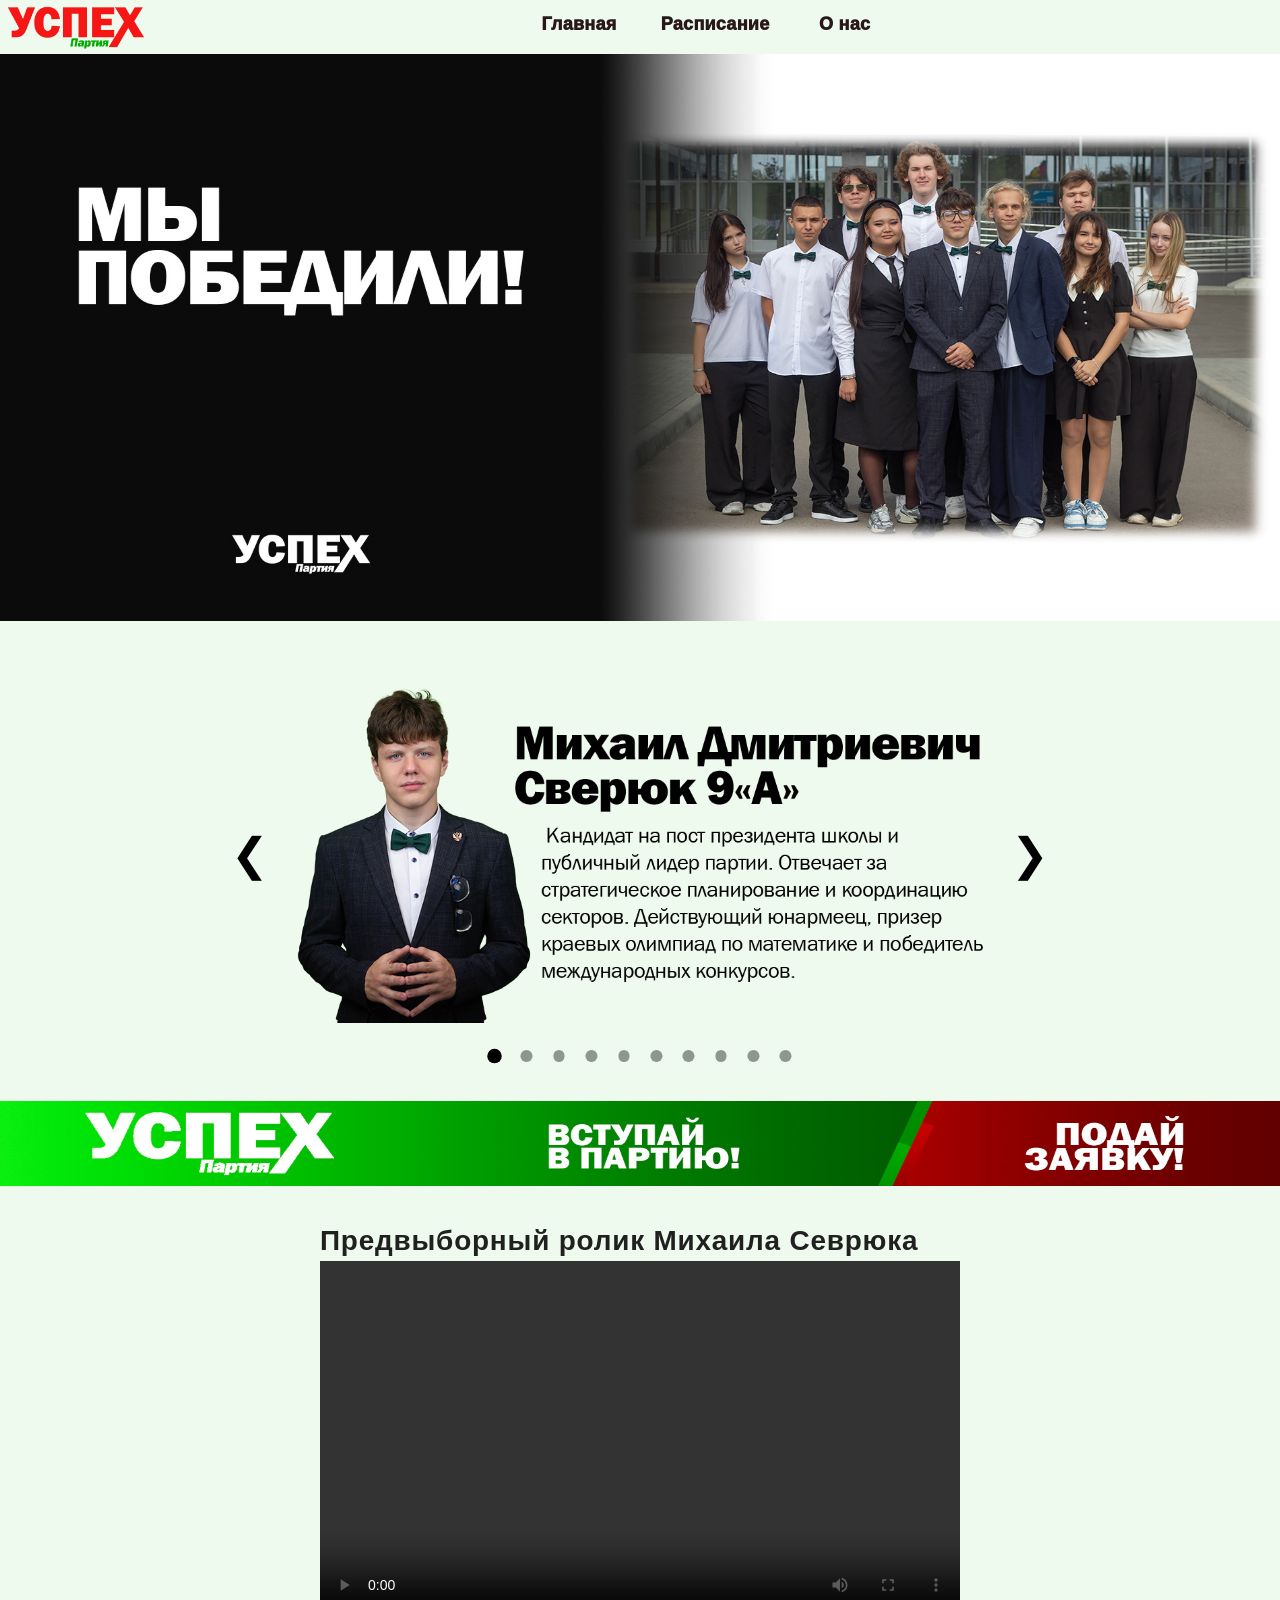
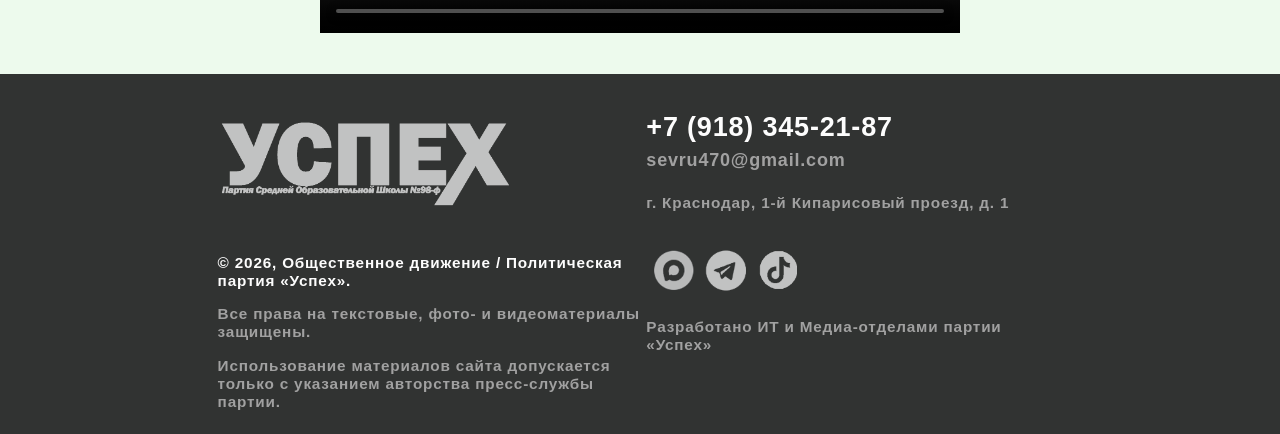
==== commit 9e3c4ab9: "after win tipo" ====
--- a/index.html
+++ b/index.html
@@ -146,4 +146,6 @@
 
 
 
-<!-- рома диана историк леша бабка я софа андрей нндима -->+<!-- рома диана историк леша бабка я софа андрей нндима -->
+<!-- НАСТЯ СДЕЛАЛА КАРАБЛИК -->
+ <!-- разобрать медиа запросы  -->
--- a/assets/css/style.css
+++ b/assets/css/style.css
@@ -21,11 +21,13 @@
     grid-template-rows: 100%;
     justify-content: center;
 
-    background-image: url('../img/headbg.jpg'); 
-    background-repeat: no-repeat;  
-    background-position: center; 
-    background-position: center;
-    background-size:100%;
+    background-color:  #edfaed ;
+
+    /* background-image: url('../img/headbg.jpg'); 
+    background-repeat: no-repeat;  
+    background-position: center; 
+    background-position: center;
+    background-size:100%; */
     
 }
 
@@ -215,7 +217,7 @@
     grid-template-columns: 100%;
     grid-template-rows: 100%;
 
-    background-image: url('../img/BIGsirniMihail.jpg'); 
+    background-image: url('../img/bigyspeh.jpg'); 
     background-repeat: no-repeat;  
     background-position: center; 
     background-position: center;
@@ -386,12 +388,6 @@
 
 
 
-
-
-
-
-
-
 .video-container{
     display: grid;  
     justify-content: center;
@@ -443,6 +439,11 @@
     overflow: clip;
     display: block;
 }
+
+
+
+
+
 
 
 
@@ -647,7 +648,7 @@
 
 
 /* ====================================
-   НОРМАЛЬНЫЙ МЕДИА-ЗАПРОС ДЛЯ МОБИЛОК 
+   НОРМАЛЬНЫЙ МЕДИА-ЗАПРОС ДЛЯ МОБИЛОК главный
    ====================================*/
 @media (max-width: 767px){
     
@@ -677,12 +678,13 @@
     grid-template-columns:40% 60%;
     grid-template-rows: 100%;
     justify-content: center;
-
-    background-image: url('../img/headbg.jpg'); 
-    background-repeat: no-repeat;  
-    background-position: center; 
-    background-position: center;
-    background-size:100% 100%;
+    background-color:  #edfaed ;
+
+    /* background-image: url('../img/headbg.jpg'); 
+    background-repeat: no-repeat;  
+    background-position: center; 
+    background-position: center;
+    background-size:100% 100%; */
     
 }
 
@@ -854,7 +856,7 @@
     grid-template-columns: 100%;
     grid-template-rows: 100%;
 
-    background-image: url('../img/MINIsirniMihail.jpg'); 
+    background-image: url('../img/tolyspeh.jpg'); 
     background-repeat: no-repeat;  
     background-position: center; 
     background-position: center;
@@ -901,7 +903,7 @@
   display: grid;
   grid-auto-flow: column; /* Выстраиваем точки в ряд по Гриду */
   gap: 2.3vh;
-  margin-top: 50%;
+  margin-top: 45%;
 }
 
 .dot {
@@ -1167,20 +1169,1162 @@
 }
 
 
-}
-
-
-
-
-
-
-
-
-
-
-
-
-
+
+}
+
+
+
+
+
+
+
+
+
+
+
+
+
+
+
+@media (1600px <= width <= 1700px){
+    
+
+/* ОСНОВНОЙ КОНТЕЙНЕР, НАСТРОЙКИ ХЕДА И ФУТТЕРА*/
+
+
+.container{
+    width: 100%;
+    height:240vh;
+    background-color:  #edfaed ;
+
+    display: grid;
+    grid-template-columns:100%;
+    grid-template-rows: 100%;
+}
+.prev-btn { left: 30vh; }
+.next-btn { right: 30vh; }
+
+.text-video{
+    display: grid;  
+    justify-content: center;
+    align-content:center;
+    grid-template-columns: 50%;
+    grid-template-rows: 20%;
+    margin-top: 3%;
+
+
+    font-family: 'Arial', sans-serif; 
+    font-size: 3.7vh;          
+    font-weight: 600;        
+    color: #202020;      
+    letter-spacing: 0.09vh;  
+    align-content: end;
+}
+
+/* ФУТЕР */
+.foot-cont-one{
+    display: grid;  
+    justify-content: center;
+    align-content:center;
+    grid-template-columns: 100%;
+    grid-template-rows: 50% 50%;
+}
+.foot-cont-two{
+    display: grid;  
+    justify-content: center;
+    align-content:center;
+    grid-template-columns: 90%;
+    grid-template-rows: 45% 15% 36%;
+}
+}
+
+
+
+
+
+
+@media (1500px <= width <= 1600px){
+    
+
+/* ОСНОВНОЙ КОНТЕЙНЕР, НАСТРОЙКИ ХЕДА И ФУТТЕРА*/
+
+
+.container{
+    width: 100%;
+    height:225vh;
+    background-color:  #edfaed ;
+
+    display: grid;
+    grid-template-columns:100%;
+    grid-template-rows: 100%;
+}
+.prev-btn { left: 30vh; }
+.next-btn { right: 30vh; }
+
+.head-mini-cont{
+    width: 100%;
+    height: 6vh;
+    display: grid;
+    grid-template-columns:33% 37% 30%;
+    grid-template-rows: 100%;
+    justify-content: center;
+
+   background-color:  #edfaed ;
+    
+}
+.logo{
+    background-image: url('../img/logoparty.png'); 
+    background-repeat: no-repeat;  
+    background-position: center; 
+    background-position: center;
+    background-size: 80%;
+} 
+
+.text-video{
+    display: grid;  
+    justify-content: center;
+    align-content:center;
+    grid-template-columns: 50%;
+    grid-template-rows: 20%;
+    margin-top: 3%;
+
+
+    font-family: 'Arial', sans-serif; 
+    font-size: 3.5vh;          
+    font-weight: 600;        
+    color: #202020;      
+    letter-spacing: 0.09vh;  
+    align-content: end;
+}
+
+/* ФУТЕР */
+.foot-cont-one{
+    display: grid;  
+    justify-content: center;
+    align-content:center;
+    grid-template-columns: 100%;
+    grid-template-rows: 50% 50%;
+}
+.foot-cont-two{
+    display: grid;  
+    justify-content: center;
+    align-content:center;
+    grid-template-columns: 90%;
+    grid-template-rows: 45% 15% 36%;
+}
+}
+
+
+
+
+
+
+
+
+
+@media (1400px <= width <= 1500px){
+    
+
+/* ОСНОВНОЙ КОНТЕЙНЕР, НАСТРОЙКИ ХЕДА И ФУТТЕРА*/
+
+
+.container{
+    width: 100%;
+    height:220vh;
+    background-color:  #edfaed ;
+
+    display: grid;
+    grid-template-columns:100%;
+    grid-template-rows: 100%;
+}
+.prev-btn { left: 25vh; }
+.next-btn { right: 25vh; }
+
+.head-mini-cont{
+    width: 100%;
+    height: 6vh;
+    display: grid;
+    grid-template-columns:33% 37% 30%;
+    grid-template-rows: 100%;
+    justify-content: center;
+background-color:  #edfaed ;
+    
+}
+.text-video{
+    display: grid;  
+    justify-content: center;
+    align-content:center;
+    grid-template-columns: 50%;
+    grid-template-rows: 20%;
+    margin-top: 3%;
+
+
+    font-family: 'Arial', sans-serif; 
+    font-size: 3.5vh;          
+    font-weight: 600;        
+    color: #202020;      
+    letter-spacing: 0.09vh;  
+    align-content: end;
+}
+
+
+/* ФУТЕР */
+.foot-cont-one{
+    display: grid;  
+    justify-content: center;
+    align-content:center;
+    grid-template-columns: 100%;
+    grid-template-rows: 50% 50%;
+}
+.foot-cont-two{
+    display: grid;  
+    justify-content: center;
+    align-content:center;
+    grid-template-columns: 90%;
+    grid-template-rows: 45% 15% 36%;
+}
+
+}
+
+
+
+
+
+
+
+@media (1400px <= width <= 1450px){
+    
+
+/* ОСНОВНОЙ КОНТЕЙНЕР, НАСТРОЙКИ ХЕДА И ФУТТЕРА*/
+
+
+.container{
+    width: 100%;
+    height:200vh;
+    background-color:  #edfaed ;
+
+    display: grid;
+    grid-template-columns:100%;
+    grid-template-rows: 100%;
+}
+.prev-btn { left: 25vh; }
+.next-btn { right: 25vh; }
+
+.head-mini-cont{
+    width: 100%;
+    height: 6vh;
+    display: grid;
+    grid-template-columns:35% 40% 25%;
+    grid-template-rows: 100%;
+    justify-content: center;
+
+    background-color:  #edfaed ;
+    
+}
+.logo{
+    background-image: url('../img/logoparty.png'); 
+    background-repeat: no-repeat;  
+    background-position: center; 
+    background-position: center;
+    background-size: 95%;
+} 
+
+.text-video{
+    display: grid;  
+    justify-content: center;
+    align-content:center;
+    grid-template-columns: 50%;
+    grid-template-rows: 20%;
+    margin-top: 3%;
+
+
+    font-family: 'Arial', sans-serif; 
+    font-size: 3.3vh;          
+    font-weight: 600;        
+    color: #202020;      
+    letter-spacing: 0.09vh;  
+    align-content: end;
+}
+
+
+/* ФУТЕР */
+.foot-cont-one{
+    display: grid;  
+    justify-content: center;
+    align-content:center;
+    grid-template-columns: 100%;
+    grid-template-rows: 50% 50%;
+}
+.foot-cont-two{
+    display: grid;  
+    justify-content: center;
+    align-content:center;
+    grid-template-columns: 90%;
+    grid-template-rows: 45% 15% 36%;
+}
+
+}
+
+
+
+
+
+
+@media (1300px <= width <= 1400px){
+    
+
+/* ОСНОВНОЙ КОНТЕЙНЕР, НАСТРОЙКИ ХЕДА И ФУТТЕРА*/
+
+
+.container{
+    width: 100%;
+    height:200vh;
+    background-color:  #edfaed ;
+
+    display: grid;
+    grid-template-columns:100%;
+    grid-template-rows: 100%;
+}
+.prev-btn { left: 25vh; }
+.next-btn { right: 25vh; }
+
+.head-mini-cont{
+    width: 100%;
+    height: 6vh;
+    display: grid;
+    grid-template-columns:35% 40% 25%;
+    grid-template-rows: 100%;
+    justify-content: center;
+
+    background-color:  #edfaed ;
+    
+}
+.logo{
+    background-image: url('../img/logoparty.png'); 
+    background-repeat: no-repeat;  
+    background-position: center; 
+    background-position: center;
+    background-size: 95%;
+} 
+
+.text-video{
+    display: grid;  
+    justify-content: center;
+    align-content:center;
+    grid-template-columns: 50%;
+    grid-template-rows: 20%;
+    margin-top: 3%;
+
+
+    font-family: 'Arial', sans-serif; 
+    font-size: 3.1vh;          
+    font-weight: 600;        
+    color: #202020;      
+    letter-spacing: 0.09vh;  
+    align-content: end;
+}
+
+
+/* ФУТЕР */
+.foot-cont-one{
+    display: grid;  
+    justify-content: center;
+    align-content:center;
+    grid-template-columns: 100%;
+    grid-template-rows: 50% 50%;
+}
+.foot-cont-two{
+    display: grid;  
+    justify-content: center;
+    align-content:center;
+    grid-template-columns: 90%;
+    grid-template-rows: 45% 15% 36%;
+}
+
+}
+
+
+
+
+
+
+@media (1200px <= width <= 1300px){
+    
+
+/* ОСНОВНОЙ КОНТЕЙНЕР, НАСТРОЙКИ ХЕДА И ФУТТЕРА*/
+
+
+.container{
+    width: 100%;
+    height:180vh;
+    background-color:  #edfaed ;
+
+    display: grid;
+    grid-template-columns:100%;
+    grid-template-rows: 100%;
+}
+.prev-btn { left: 25vh; }
+.next-btn { right: 25vh; }
+
+.head-mini-cont{
+    width: 100%;
+    height: 6vh;
+    display: grid;
+    grid-template-columns:35% 40% 25%;
+    grid-template-rows: 100%;
+    justify-content: center;
+
+    background-color:  #edfaed ;
+    
+}
+.logo{
+    background-image: url('../img/logoparty.png'); 
+    background-repeat: no-repeat;  
+    background-position: center; 
+    background-position: center;
+    background-size: 95%;
+} 
+
+.text-video{
+    display: grid;  
+    justify-content: center;
+    align-content:center;
+    grid-template-columns: 50%;
+    grid-template-rows: 20%;
+    margin-top: 3%;
+
+
+    font-family: 'Arial', sans-serif; 
+    font-size: 3.1vh;          
+    font-weight: 600;        
+    color: #202020;      
+    letter-spacing: 0.09vh;  
+    align-content: end;
+}
+
+
+/* ФУТЕР */
+.foot-cont-one{
+    display: grid;  
+    justify-content: center;
+    align-content:center;
+    grid-template-columns: 100%;
+    grid-template-rows: 50% 50%;
+}
+.foot-cont-two{
+    display: grid;  
+    justify-content: center;
+    align-content:center;
+    grid-template-columns: 97%;
+    grid-template-rows: 45% 15% 36%;
+}
+
+.pagination-dots {
+  position: absolute;
+  left: 50%;
+  transform: translateX(-50%);
+  z-index: 10;
+  display: grid;
+  grid-auto-flow: column; /* Выстраиваем точки в ряд по Гриду */
+  gap: 2.3vh;
+  margin-top: 25%;
+}
+.body-container{
+    display: grid;
+    grid-template-columns:100%;
+    grid-template-rows: 35% 30% 35%;
+    justify-content: center;
+}
+.foot-info{
+    display: grid;  
+    justify-content: left;
+    align-content:center;
+    grid-template-columns: repeat(3, 13%);
+    grid-template-rows: 100%;
+}
+}
+
+
+
+
+
+
+
+
+
+
+@media (1100px <= width <= 1200px){
+
+.container{
+    width: 100%;
+    height:165vh;
+    background-color:  #edfaed ;
+
+    display: grid;
+    grid-template-columns:100%;
+    grid-template-rows: 100%;
+}
+.prev-btn { left: 20vh; }
+.next-btn { right: 20vh; }
+
+.head-mini-cont{
+    width: 100%;
+    height: 7vh;
+    display: grid;
+    grid-template-columns:35% 40% 25%;
+    grid-template-rows: 100%;
+    justify-content: center;
+
+    background-color:  #edfaed ;
+    
+}
+.logo{
+    background-image: url('../img/logoparty.png'); 
+    background-repeat: no-repeat;  
+    background-position: center; 
+    background-position: center;
+    background-size: 95%;
+} 
+
+.text-video{
+    display: grid;  
+    justify-content: center;
+    align-content:center;
+    grid-template-columns: 50%;
+    grid-template-rows: 20%;
+    margin-top: 3%;
+
+
+    font-family: 'Arial', sans-serif; 
+    font-size: 2.7vh;          
+    font-weight: 600;        
+    color: #202020;      
+    letter-spacing: 0.09vh;  
+    align-content: end;
+}
+
+
+/* ФУТЕР */
+.foot-cont-one{
+    display: grid;  
+    justify-content: center;
+    align-content:center;
+    grid-template-columns: 100%;
+    grid-template-rows: 50% 50%;
+}
+.foot-cont-two{
+    display: grid;  
+    justify-content: center;
+    align-content:center;
+    grid-template-columns: 97%;
+    grid-template-rows: 45% 20% 31%;
+}
+
+.pagination-dots {
+  position: absolute;
+  left: 50%;
+  transform: translateX(-50%);
+  z-index: 10;
+  display: grid;
+  grid-auto-flow: column; /* Выстраиваем точки в ряд по Гриду */
+  gap: 2.3vh;
+  margin-top: 25%;
+}
+.body-container{
+    display: grid;
+    grid-template-columns:100%;
+    grid-template-rows: 35% 30% 35%;
+    justify-content: center;
+}
+.foot-info{
+    display: grid;  
+    justify-content: left;
+    align-content:center;
+    grid-template-columns: repeat(3, 17%);
+    grid-template-rows: 100%;
+}
+.logo-container{
+    display: grid;
+    grid-template-columns:45% 30% 25%;
+    grid-template-rows: 80%;
+    justify-content: center;
+    align-content: center;
+}
+.logo{
+    background-image: url('../img/logoparty.png'); 
+    background-repeat: no-repeat;  
+    background-position: center; 
+    background-position: center;
+    background-size: 95%;
+} 
+
+.btn-container{
+    display: grid;
+    grid-template-columns:repeat(3, 40%);
+    grid-template-rows: 50%;
+    justify-content: center;
+    align-content: center;
+    gap: 1vh;
+}
+}
+
+
+
+
+
+
+
+
+
+
+
+@media (1000px <= width <= 1100px){
+
+.container{
+    width: 100%;
+    height:165vh;
+    background-color:  #edfaed ;
+
+    display: grid;
+    grid-template-columns:100%;
+    grid-template-rows: 100%;
+}
+.prev-btn { left: 20vh; }
+.next-btn { right: 20vh; }
+
+.head-mini-cont{
+    width: 100%;
+    height: 6vh;
+    display: grid;
+    grid-template-columns:35% 40% 25%;
+    grid-template-rows: 100%;
+    justify-content: center;
+
+    background-color:  #edfaed ;
+    
+}
+.logo-container{
+    display: grid;
+    grid-template-columns:45% 30% 25%;
+    grid-template-rows: 80%;
+    justify-content: center;
+    align-content: center;
+}
+.logo{
+    background-image: url('../img/logoparty.png'); 
+    background-repeat: no-repeat;  
+    background-position: center; 
+    background-position: center;
+    background-size: 95%;
+} 
+
+.btn-container{
+    display: grid;
+    grid-template-columns:repeat(3, 40%);
+    grid-template-rows: 50%;
+    justify-content: center;
+    align-content: center;
+    gap: 1vh;
+}
+
+.text-video{
+    display: grid;  
+    justify-content: center;
+    align-content:center;
+    grid-template-columns: 50%;
+    grid-template-rows: 20%;
+    margin-top: 3%;
+
+
+    font-family: 'Arial', sans-serif; 
+    font-size: 2.7vh;          
+    font-weight: 600;        
+    color: #202020;      
+    letter-spacing: 0.09vh;  
+    align-content: end;
+}
+
+
+/* ФУТЕР */
+.foot-cont-one{
+    display: grid;  
+    justify-content: center;
+    align-content:center;
+    grid-template-columns: 100%;
+    grid-template-rows: 50% 50%;
+}
+.foot-cont-two{
+    display: grid;  
+    justify-content: center;
+    align-content:center;
+    grid-template-columns: 97%;
+    grid-template-rows: 45% 20% 31%;
+}
+
+.pagination-dots {
+  position: absolute;
+  left: 50%;
+  transform: translateX(-50%);
+  z-index: 10;
+  display: grid;
+  grid-auto-flow: column; /* Выстраиваем точки в ряд по Гриду */
+  gap: 2.3vh;
+  margin-top: 25%;
+}
+.body-container{
+    display: grid;
+    grid-template-columns:100%;
+    grid-template-rows: 35% 30% 35%;
+    justify-content: center;
+}
+.foot-info{
+    display: grid;  
+    justify-content: left;
+    align-content:center;
+    grid-template-columns: repeat(3, 17%);
+    grid-template-rows: 100%;
+}
+}
+
+
+
+
+
+
+
+
+
+
+@media (900px <= width <= 1000px){
+
+.container{
+    width: 100%;
+    height:145vh;
+    background-color:  #edfaed ;
+
+    display: grid;
+    grid-template-columns:100%;
+    grid-template-rows: 100%;
+}
+.prev-btn { left: 15vh; }
+.next-btn { right: 15vh; }
+
+.head-mini-cont{
+    width: 100%;
+    height: 6vh;
+    display: grid;
+    grid-template-columns:35% 40% 25%;
+    grid-template-rows: 100%;
+    justify-content: center;
+
+    background-color:  #edfaed ;
+    
+}
+.logo-container{
+    display: grid;
+    grid-template-columns:45% 30% 25%;
+    grid-template-rows: 80%;
+    justify-content: center;
+    align-content: center;
+}
+.logo{
+    background-image: url('../img/logoparty.png'); 
+    background-repeat: no-repeat;  
+    background-position: center; 
+    background-position: center;
+    background-size: 95%;
+} 
+
+.btn-container{
+    display: grid;
+    grid-template-columns:repeat(3, 40%);
+    grid-template-rows: 50%;
+    justify-content: center;
+    align-content: center;
+    gap: 1vh;
+}
+
+.text-video{
+    display: grid;  
+    justify-content: center;
+    align-content:center;
+    grid-template-columns: 50%;
+    grid-template-rows: 20%;
+    margin-top: 3%;
+
+
+    font-family: 'Arial', sans-serif; 
+    font-size: 2.7vh;          
+    font-weight: 600;        
+    color: #202020;      
+    letter-spacing: 0.09vh;  
+    align-content: end;
+}
+
+
+/* ФУТЕР */
+.foot-cont-one{
+    display: grid;  
+    justify-content: center;
+    align-content:center;
+    grid-template-columns: 100%;
+    grid-template-rows: 50% 50%;
+}
+.foot-cont-two{
+    display: grid;  
+    justify-content: center;
+    align-content:center;
+    grid-template-columns: 97%;
+    grid-template-rows: 45% 20% 31%;
+}
+
+.pagination-dots {
+  position: absolute;
+  left: 50%;
+  transform: translateX(-50%);
+  z-index: 10;
+  display: grid;
+  grid-auto-flow: column; /* Выстраиваем точки в ряд по Гриду */
+  gap: 2.3vh;
+  margin-top: 25%;
+}
+.body-container{
+    display: grid;
+    grid-template-columns:100%;
+    grid-template-rows: 38% 27% 35%;
+    justify-content: center;
+}
+.foot-info{
+    display: grid;  
+    justify-content: left;
+    align-content:center;
+    grid-template-columns: repeat(3, 17%);
+    grid-template-rows: 100%;
+}
+
+}
+
+
+
+
+
+
+
+
+
+
+
+@media (850px <= width <= 900px){
+
+.container{
+    width: 100%;
+    height:140vh;
+    background-color:  #edfaed ;
+
+    display: grid;
+    grid-template-columns:100%;
+    grid-template-rows: 100%;
+}
+.prev-btn { left: 15vh; }
+.next-btn { right: 15vh; }
+
+.head-mini-cont{
+    width: 100%;
+    height: 6vh;
+    display: grid;
+    grid-template-columns:35% 40% 25%;
+    grid-template-rows: 100%;
+    justify-content: center;
+
+    background-color:  #edfaed ;
+    
+}
+.logo-container{
+    display: grid;
+    grid-template-columns:45% 30% 25%;
+    grid-template-rows: 80%;
+    justify-content: center;
+    align-content: center;
+}
+.logo{
+    background-image: url('../img/logoparty.png'); 
+    background-repeat: no-repeat;  
+    background-position: center; 
+    background-position: center;
+    background-size: 95%;
+} 
+
+.btn-container{
+    display: grid;
+    grid-template-columns:repeat(3, 40%);
+    grid-template-rows: 50%;
+    justify-content: center;
+    align-content: center;
+    gap: 1vh;
+}
+
+.text-video{
+    display: grid;  
+    justify-content: center;
+    align-content:center;
+    grid-template-columns: 50%;
+    grid-template-rows: 20%;
+    margin-top: 3%;
+
+
+    font-family: 'Arial', sans-serif; 
+    font-size: 2.7vh;          
+    font-weight: 600;        
+    color: #202020;      
+    letter-spacing: 0.09vh;  
+    align-content: end;
+}
+
+
+/* ФУТЕР */
+.foot-cont-one{
+    display: grid;  
+    justify-content: center;
+    align-content:center;
+    grid-template-columns: 100%;
+    grid-template-rows: 40% 60%;
+}
+.foot-cont-two{
+    display: grid;  
+    justify-content: center;
+    align-content:center;
+    grid-template-columns: 97%;
+    grid-template-rows: 60% 15% 25%;
+}
+.fnt-white-num {
+    font-family: 'Arial', sans-serif;
+    font-size: 2.7vh;
+    font-weight: 800;
+    color: #fdfdfd;
+    letter-spacing: 0.09vh;
+    align-content: start;
+}
+
+.pagination-dots {
+  position: absolute;
+  left: 50%;
+  transform: translateX(-50%);
+  z-index: 10;
+  display: grid;
+  grid-auto-flow: column; /* Выстраиваем точки в ряд по Гриду */
+  gap: 2.3vh;
+  margin-top: 25%;
+}
+.body-container{
+    display: grid;
+    grid-template-columns:100%;
+    grid-template-rows: 38% 27% 35%;
+    justify-content: center;
+}
+.foot-info{
+    display: grid;  
+    justify-content: left;
+    align-content:center;
+    grid-template-columns: repeat(3, 17%);
+    grid-template-rows: 100%;
+}
+}
+
+
+
+
+
+
+
+
+@media (750px <= width <= 850px){
+
+.container{
+    width: 100%;
+    height:135vh;
+    background-color:  #edfaed ;
+
+    display: grid;
+    grid-template-columns:100%;
+    grid-template-rows: 100%;
+}
+.prev-btn { left: 15vh; }
+.next-btn { right: 15vh; }
+
+.head-mini-cont{
+    width: 100%;
+    height: 6vh;
+    display: grid;
+    grid-template-columns:35% 40% 25%;
+    grid-template-rows: 100%;
+    justify-content: center;
+
+    background-color:  #edfaed ;
+    
+}
+.logo-container{
+    display: grid;
+    grid-template-columns:45% 30% 25%;
+    grid-template-rows: 80%;
+    justify-content: center;
+    align-content: center;
+}
+.logo{
+    background-image: url('../img/logoparty.png'); 
+    background-repeat: no-repeat;  
+    background-position: center; 
+    background-position: center;
+    background-size: 95%;
+} 
+
+.btn-container{
+    display: grid;
+    grid-template-columns:repeat(3, 50%);
+    grid-template-rows: 50%;
+    justify-content: center;
+    align-content: center;
+    gap: 1vh;
+}
+
+.text-video{
+    display: grid;  
+    justify-content: center;
+    align-content:center;
+    grid-template-columns: 50%;
+    grid-template-rows: 20%;
+    margin-top: 3%;
+
+
+    font-family: 'Arial', sans-serif; 
+    font-size: 2.7vh;          
+    font-weight: 600;        
+    color: #202020;      
+    letter-spacing: 0.09vh;  
+    align-content: end;
+}
+
+
+/* ФУТЕР */
+.foot-cont-one{
+    display: grid;  
+    justify-content: center;
+    align-content:center;
+    grid-template-columns: 100%;
+    grid-template-rows: 100%;
+    margin-top: 30%;
+}
+.foot-cont-two{
+    display: grid;  
+    justify-content: center;
+    align-content:center;
+    grid-template-columns: 97%;
+    grid-template-rows: 50% 25% 25%;
+    margin-top: -27%;
+}
+.fnt-white-num {
+    font-family: 'Arial', sans-serif;
+    font-size: 2.7vh;
+    font-weight: 800;
+    color: #fdfdfd;
+    letter-spacing: 0.09vh;
+    align-content: start;
+}
+
+.footer-conteiner{
+    width: 100%;
+    height: 40vh;
+    display: grid;
+    grid-template-columns:75%;
+    grid-template-rows: 30% 50%;
+    justify-content: center;
+    align-content: center;
+    background-color: #313332;
+}
+.foot-logo {
+    display: none;
+}
+.foot-text-white {
+    font-family: 'Arial', sans-serif;
+    font-size: 1.7vh;
+    font-weight:bold;
+    color: #fdfdfd;
+    letter-spacing: 0.09vh;
+    align-content: center;
+    text-align: center;
+}
+.foot-text-prava {
+    font-family: 'Arial', sans-serif;
+    font-size: 1.7vh;
+    font-weight: 600;
+    color: #a1a1a1;
+    letter-spacing: 0.09vh;
+    align-content: center;
+    text-align: center;
+}
+.fnt-white-num {
+        font-family: 'Arial', sans-serif;
+        font-size: 2.7vh;
+        font-weight: 800;
+        color: #fdfdfd;
+        letter-spacing: 0.09vh;
+        align-content: center;
+        text-align: center;
+}
+.ftn-gmail {
+    font-family: 'Arial', sans-serif;
+    font-size: 2vh;
+    font-weight: 600;
+    color: #a1a1a1;
+    letter-spacing: 0.09vh;
+    align-content: center;
+    text-align: center;
+}
+
+.ftn-adres-ebaniy {
+    font-family: 'Arial', sans-serif;
+    font-size: 1.7vh;
+    font-weight: 600;
+    color: #a1a1a1;
+    letter-spacing: 0.09vh;
+    align-content: center;
+    text-align: center;
+}
+.foot-info-text {
+    font-family: 'Arial', sans-serif;
+    font-size: 1.7vh;
+    font-weight: 600;
+    color: #a1a1a1;
+    letter-spacing: 0.09vh;
+    margin-top: 15%;
+    text-align: center;
+}
+
+.pagination-dots {
+  position: absolute;
+  left: 50%;
+  transform: translateX(-50%);
+  z-index: 10;
+  display: grid;
+  grid-auto-flow: column; /* Выстраиваем точки в ряд по Гриду */
+  gap: 2.3vh;
+  margin-top: 27%;
+}
+.body-container{
+    display: grid;
+    grid-template-columns:100%;
+    grid-template-rows: 38% 27% 35%;
+    justify-content: center;
+}
+.foot-info{
+    display: grid;  
+    justify-content: left;
+    align-content:center;
+    grid-template-columns: repeat(3, 17%);
+    grid-template-rows: 100%;
+    margin-top: -12%;
+    margin-left: 33%;
+}
+}
 
 
 
@@ -1189,3 +2333,4 @@
 
 @media (1600px <= width <= 1900px){
 }
+
